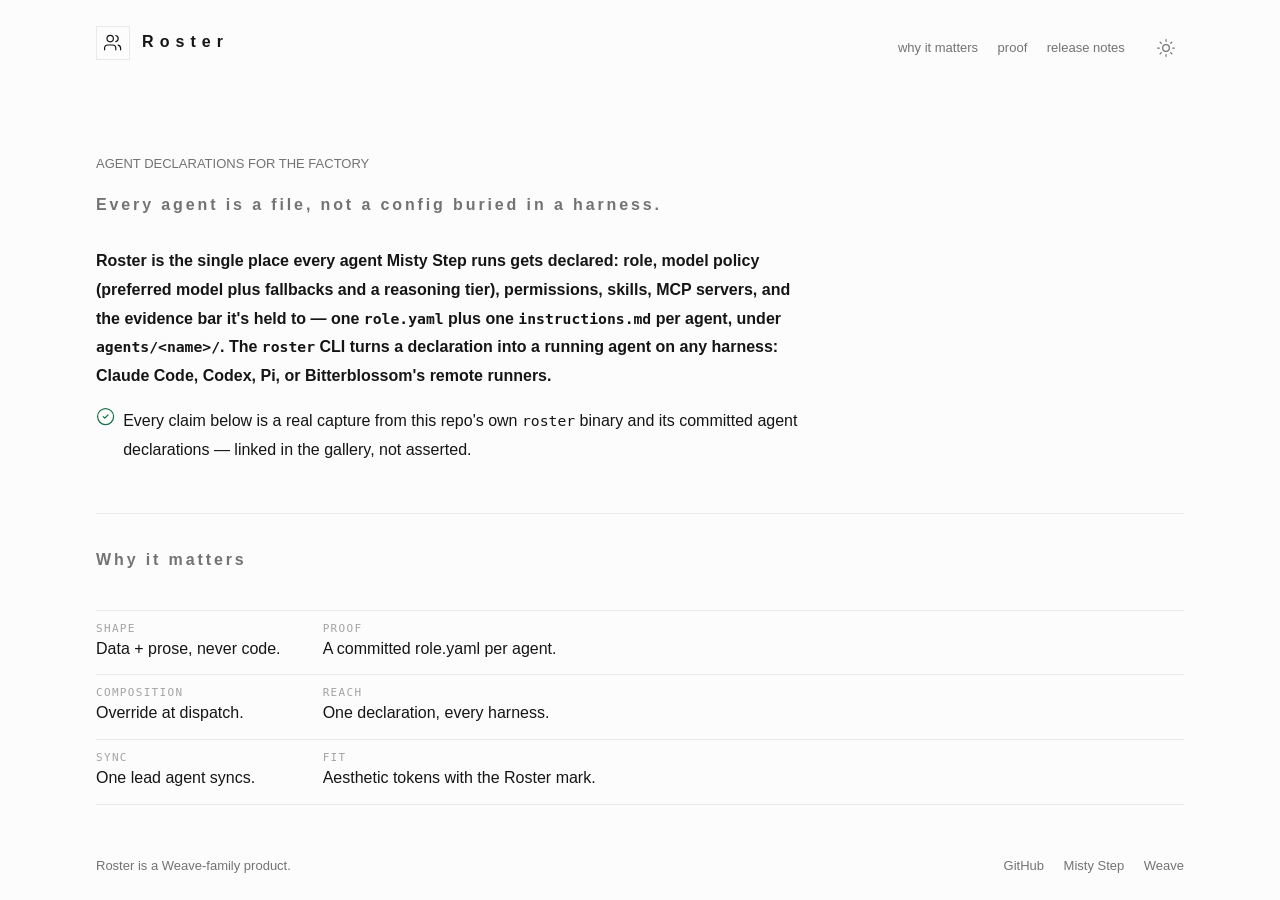
==== site/index.html @ 6fa7ceee "feat(site): add the Roster marketing site Pitches Roster as the declaration layer it actually is: ev" ====
<!doctype html>
<html lang="en">
  <head>
    <meta charset="utf-8" />
    <meta name="viewport" content="width=device-width, initial-scale=1" />
    <title>Roster - agent declarations for the factory</title>
    <meta
      name="description"
      content="Roster declares every agent Misty Step runs — role, model policy, permissions, skills, MCPs, evidence expectations — as plain files, then composes and dispatches that declaration onto any harness at run time."
    />
    <script>
      try {
        var m = localStorage.getItem('ae-mode');
        if (m === 'dark' || m === 'light') {
          document.documentElement.classList.add(m);
          document.documentElement.style.colorScheme = m;
        }
      } catch (e) {}
    </script>
    <link rel="stylesheet" href="aesthetic.css" />
    <link rel="stylesheet" href="marketing.css" />
  </head>
  <body>
    <svg aria-hidden="true" width="0" height="0" style="position: absolute">
      <symbol id="i-users" viewBox="0 0 24 24">
        <path d="M16 21v-2a4 4 0 0 0-4-4H6a4 4 0 0 0-4 4v2" />
        <path d="M16 3.128a4 4 0 0 1 0 7.744" />
        <path d="M22 21v-2a4 4 0 0 0-3-3.87" />
        <circle cx="9" cy="7" r="4" />
      </symbol>
      <symbol id="i-sun" viewBox="0 0 24 24">
        <circle cx="12" cy="12" r="4" />
        <path d="M12 2v2" />
        <path d="M12 20v2" />
        <path d="m4.93 4.93 1.41 1.41" />
        <path d="m17.66 17.66 1.41 1.41" />
        <path d="M2 12h2" />
        <path d="M20 12h2" />
        <path d="m6.34 17.66-1.41 1.41" />
        <path d="m19.07 4.93-1.41 1.41" />
      </symbol>
      <symbol id="i-moon" viewBox="0 0 24 24">
        <path d="M12 3a6 6 0 0 0 9 9 9 9 0 1 1-9-9Z" />
      </symbol>
      <symbol id="i-circle-check" viewBox="0 0 24 24">
        <circle cx="12" cy="12" r="10" />
        <path d="m9 12 2 2 4-4" />
      </symbol>
      <symbol id="i-x" viewBox="0 0 24 24">
        <path d="M18 6 6 18" />
        <path d="m6 6 12 12" />
      </symbol>
    </svg>

    <div class="ae-screen ae-wide">
      <header class="ae-bar msk-bar">
        <a class="ae-logo" href="./" aria-label="Roster home">
          <span class="ae-app-mark" aria-hidden="true">
            <svg class="ae-icon" data-lucide="users">
              <use href="#i-users" />
            </svg>
          </span>
          <span class="ae-name">Roster</span>
        </a>
        <span class="msk-actions">
          <nav class="ae-chrome msk-nav" aria-label="Site">
            <a href="#features">why it matters</a>
            <a href="#screens">proof</a>
            <a href="changelog.html">release notes</a>
          </nav>
          <button class="ae-mode" aria-label="toggle color mode">
            <svg class="ae-icon ae-sun"><use href="#i-sun" /></svg>
            <svg class="ae-icon ae-moon"><use href="#i-moon" /></svg>
          </button>
        </span>
      </header>

      <main class="ae-stage ae-stage-scroll" id="content">
        <div class="msk-page">
          <section class="msk-hero" aria-labelledby="hero-title">
            <p class="ae-chrome">AGENT DECLARATIONS FOR THE FACTORY</p>
            <h1 class="ae-h" id="hero-title">
              Every agent is a file, not a config buried in a harness.
            </h1>
            <p class="msk-pitch">
              Roster is the single place every agent Misty Step runs gets
              declared: role, model policy (preferred model plus fallbacks
              and a reasoning tier), permissions, skills, MCP servers, and the
              evidence bar it's held to — one <code>role.yaml</code> plus one
              <code>instructions.md</code> per agent, under
              <code>agents/&lt;name&gt;/</code>. The <code>roster</code> CLI
              turns a declaration into a running agent on any harness:
              Claude Code, Codex, Pi, or Bitterblossom's remote runners.
            </p>
            <p class="ae-status">
              <svg class="ae-icon ae-ok" data-lucide="circle-check">
                <use href="#i-circle-check" />
              </svg>
              <span class="ae-status-label"
                >Every claim below is a real capture from this repo's own
                <code>roster</code> binary and its committed agent
                declarations — linked in the gallery, not asserted.</span
              >
            </p>
          </section>

          <section
            class="msk-section"
            id="features"
            aria-labelledby="features-title"
          >
            <h2 class="ae-h" id="features-title">Why it matters</h2>
            <div class="ae-list-rows">
              <div class="ae-list-row">
                <span class="ae-list-cell">
                  <span class="ae-list-label">shape</span>
                  <span class="ae-list-value">Data + prose, never code.</span>
                </span>
                <span class="ae-list-cell">
                  <span class="ae-list-label">proof</span>
                  <span class="ae-list-value">A committed role.yaml per agent.</span>
                </span>
              </div>
              <div class="ae-list-row">
                <span class="ae-list-cell">
                  <span class="ae-list-label">composition</span>
                  <span class="ae-list-value">Override at dispatch.</span>
                </span>
                <span class="ae-list-cell">
                  <span class="ae-list-label">reach</span>
                  <span class="ae-list-value">One declaration, every harness.</span>
                </span>
              </div>
              <div class="ae-list-row">
                <span class="ae-list-cell">
                  <span class="ae-list-label">sync</span>
                  <span class="ae-list-value">One lead agent syncs.</span>
                </span>
                <span class="ae-list-cell">
                  <span class="ae-list-label">fit</span>
                  <span class="ae-list-value">Aesthetic tokens with the Roster mark.</span>
                </span>
              </div>
            </div>
            <p class="ae-dim">
              Roster succeeds harness-kit by inverting the sync model:
              harness-kit synced the entire primitive pack to every harness on
              every machine, so every session carried every skill whether it
              needed it or not. Roster syncs one default lead agent with a
              curated subset; everything else — <code>primitives/skills</code>,
              <code>primitives/mcps</code>, the rest of the roster — is
              exposed through the five faces (CLI, MCP, API, SDK, skill) and
              discovered ad hoc, only when a dispatch actually needs it.
            </p>
          </section>

          <section
            class="msk-section"
            id="screens"
            aria-labelledby="screens-title"
          >
            <div class="msk-section-head">
              <h2 class="ae-h" id="screens-title">Proof</h2>
              <p class="ae-dim">
                Click a frame to inspect it. Every image below is a real
                terminal capture against this repo's actual
                <code>roster</code> binary and its committed
                <code>agents/cerberus/</code> declaration — nothing staged.
              </p>
            </div>
            <div class="msk-gallery" aria-label="Product screenshots">
              <button
                class="msk-shot"
                type="button"
                data-full="assets/screenshots/01-roster-list.png"
                data-title="The roster, from the CLI"
              >
                <img
                  src="assets/screenshots/01-roster-list.png"
                  alt="roster list terminal output showing the three real committed agents: cerberus, lead, sweep"
                />
                <span class="ae-chrome">The roster, from the CLI</span>
              </button>
              <button
                class="msk-shot"
                type="button"
                data-full="assets/screenshots/02-declaration-convention.png"
                data-title="One file is the whole agent"
              >
                <img
                  src="assets/screenshots/02-declaration-convention.png"
                  alt="ls and cat output of agents/cerberus/role.yaml showing model policy, permissions, skills, and evidence expectations"
                />
                <span class="ae-chrome">One file is the whole agent</span>
              </button>
              <button
                class="msk-shot"
                type="button"
                data-full="assets/screenshots/03-dynamic-composition.png"
                data-title="Compose at dispatch, don't edit the declaration"
              >
                <img
                  src="assets/screenshots/03-dynamic-composition.png"
                  alt="roster brief cerberus --add-skill qa terminal output showing a skill override applied at brief time"
                />
                <span class="ae-chrome"
                  >Compose at dispatch, don't edit the declaration</span
                >
              </button>
            </div>
          </section>

          <section
            class="msk-section msk-release-slot"
            aria-labelledby="release-title"
          >
            <h2 class="ae-h" id="release-title">Release notes</h2>
            <p>
              Read the <a href="changelog.html">current release notes</a> for
              user-facing changes and the evidence behind them.
            </p>
          </section>
        </div>
      </main>

      <footer class="ae-bar msk-footer">
        <p class="ae-chrome">Roster is a Weave-family product.</p>
        <nav class="ae-foot-links ae-chrome" aria-label="Footer">
          <a
            data-footer-link="github"
            href="https://github.com/misty-step/roster"
            >GitHub</a
          >
          <a data-footer-link="misty-step" href="https://mistystep.io"
            >Misty Step</a
          >
          <a data-footer-link="weave" href="https://misty-step.github.io/weave/"
            >Weave</a
          >
        </nav>
      </footer>
    </div>

    <dialog class="ae-dialog msk-zoom" aria-labelledby="zoom-title">
      <div class="msk-zoom-head">
        <h2 class="ae-dialog-title" id="zoom-title">Screenshot</h2>
        <button
          class="ae-button"
          type="button"
          data-zoom-close
          aria-label="Close screenshot"
        >
          <svg class="ae-icon" aria-hidden="true"><use href="#i-x" /></svg>
        </button>
      </div>
      <img class="msk-zoom-img" alt="" />
    </dialog>

    <script src="mode.js"></script>
    <script src="marketing.js"></script>
  </body>
</html>
---- site/aesthetic.css ----
/* ═══════════════════════════════════════════════════════════════════
   aesthetic v2.17.1
   The Misty Step design system. https://github.com/misty-step/aesthetic

   The law:
   · One size. Exactly one font size on every surface; the headline is
     heavier and blacker, never larger.
   · Three inks by three weights (400 / 550 / 800): nine registers.
   · The accent is yours. Define your scheme and use it with judgment;
     identity comes from ink, hairlines, type, and motion — never from
     a color-counting rule. Color earns its place; it is not ambient.
   · Status rides the glyph: danger, success, and warning color the
     Lucide icon, never the sentence, never a filled pill.
   · Every view fits the viewport. 100dvh screens, no page scrolling;
     when content exceeds one screen, a quiet nav swaps views.
   · Motion is feedback, never decoration: small, brief, eased, and
     gone when the user prefers reduced motion. State resolutions are
     gentler (--ae-gentle) and resolve once — success persists, it is
     never rewound. Nothing changes size while it animates.
   · Buttons are not links: contained ink shapes. Links navigate,
     buttons act.
   · Light and dark, defaulting to the system, with a user toggle.

   Steering: every token is a CSS custom property; downstream projects
   pin a named theme or steer the scheme — --ae-accent /
   --ae-accent-dark, and the status triplet when their domain needs
   different hues. Everything else is the shared identity.
   ═══════════════════════════════════════════════════════════════════ */

/* ── tokens ───────────────────────────────────────────────────────── */

:root {
  --ae-surface: #fcfcfc;
  --ae-wash: #f3f3f3;
  --ae-ink: #151515;
  --ae-ink-muted: #737373;
  --ae-ink-faint: #a3a3a3;
  --ae-line: #e9e9e9;
  --ae-accent: #2643d0;

  /* status inks: hue rides the glyph, words stay ink */
  --ae-ok: #15714b;
  --ae-warn: #8a5f32;
  --ae-err: #a84138;

  /* categorical inks: identity, not judgment — N agents, N series, N
     actors need N distinguishable hues with no severity meaning. Ride
     the word on .ae-chip (see below); this is the one place a hue is
     allowed to color text, because there is no glyph to carry it and
     nothing is being judged. */
  --ae-cat-0: #8c2f1f;
  --ae-cat-1: #2c6e62;
  --ae-cat-2: #a67c1e;
  --ae-cat-3: #6b4c86;
  --ae-cat-4: #46586b;
  --ae-cat-5: #5b7444;
  --ae-cat-6: #3d5a80;
  --ae-cat-7: #a1452e;

  /* dark counterparts, resolved by the mode blocks below */
  --ae-surface-dark: #121212;
  --ae-wash-dark: #1b1b1b;
  --ae-ink-dark: #ededed;
  --ae-ink-muted-dark: #8f8f8f;
  --ae-ink-faint-dark: #5c5c5c;
  --ae-line-dark: #262626;
  --ae-accent-dark: #8c9eff;
  --ae-ok-dark: #6fd2a8;
  --ae-warn-dark: #c49d72;
  --ae-err-dark: #e58379;
  --ae-cat-0-dark: #d06a4f;
  --ae-cat-1-dark: #54bba4;
  --ae-cat-2-dark: #d8b25a;
  --ae-cat-3-dark: #b98fe0;
  --ae-cat-4-dark: #93a8c2;
  --ae-cat-5-dark: #9bc47a;
  --ae-cat-6-dark: #7ea1d1;
  --ae-cat-7-dark: #e08a6a;

  --ae-font: 'Geist', 'Helvetica Neue', Helvetica, Arial, sans-serif;
  --ae-font-mono: 'Geist Mono', ui-monospace, SFMono-Regular, Menlo, monospace;

  --ae-w-regular: 400;
  --ae-w-medium: 550;
  --ae-w-black: 800;

  --ae-measure: 38rem; /* rem: bars in the 13px chrome register must not shrink the measure */
  --ae-measure-wide: 68rem;
  --ae-radius: 0;
  --ae-breakpoint-sm: 40rem; /* phones and narrow split-view: one-column data */
  --ae-breakpoint-md: 48rem; /* tablet portrait: shell chrome leaves the side */
  --ae-breakpoint-lg: 64rem; /* small laptop: boards can hold columns */

  /* the spacing scale: consumers use these instead of ad-hoc em values.
     The token-guard (015) will enforce them. Off-scale internal values
     are left as literals — the scale is the vocabulary going forward. */
  --ae-space-0: 0.1em; /* micro — tag padding, chrome adjustments */
  --ae-space-1: 0.25em; /* tight — icon gaps, control insets */
  --ae-space-2: 0.5em; /* small — button padding, small gaps */
  --ae-space-3: 0.75em; /* medium — control padding, row gaps */
  --ae-space-4: 1em; /* base — group padding, standard gap */
  --ae-space-5: 1.5em; /* comfortable — section internals */
  --ae-space-6: 2em; /* spacious — section gaps, stage padding */
  --ae-space-7: 2.5em; /* large — document section spacing */
  --ae-space-8: 3em; /* section — top-level margins */

  /* z-index scale: named layers so consumers don't guess at magic numbers */
  --ae-z-tip: 10; /* tooltips, hover whispers */
  --ae-z-toast: 100; /* toasts, persistent notifications */

  /* motion: feedback, never decoration */
  --ae-ease: cubic-bezier(0.23, 1, 0.32, 1);
  --ae-quick: 160ms;
  --ae-soft: 240ms;
  --ae-gentle: 480ms; /* state resolutions: slower than feedback, never abrupt */

  color-scheme: light dark;
}

/* named themes: opt-in flavor presets over the same token contract.
   Projects pin one on <html data-ae-theme="moss">, or include
   recipes/theme.js to let users switch. Theme presets steer accent and
   categorical inks; status semantics stay the house triplet unless a
   project deliberately overrides them. */
:root[data-ae-theme='ultramarine'] {
  --ae-accent: #2643d0;
  --ae-accent-dark: #8c9eff;
  --ae-cat-0: #8c2f1f;
  --ae-cat-1: #2c6e62;
  --ae-cat-2: #a67c1e;
  --ae-cat-3: #6b4c86;
  --ae-cat-4: #46586b;
  --ae-cat-5: #5b7444;
  --ae-cat-6: #3d5a80;
  --ae-cat-7: #a1452e;
  --ae-cat-0-dark: #d06a4f;
  --ae-cat-1-dark: #54bba4;
  --ae-cat-2-dark: #d8b25a;
  --ae-cat-3-dark: #b98fe0;
  --ae-cat-4-dark: #93a8c2;
  --ae-cat-5-dark: #9bc47a;
  --ae-cat-6-dark: #7ea1d1;
  --ae-cat-7-dark: #e08a6a;
}

:root[data-ae-theme='moss'] {
  --ae-accent: #2f6b3f;
  --ae-accent-dark: #80d98e;
  --ae-cat-0: #6f3f1f;
  --ae-cat-1: #2f6b3f;
  --ae-cat-2: #8a6a1f;
  --ae-cat-3: #5d5686;
  --ae-cat-4: #4b6470;
  --ae-cat-5: #55743d;
  --ae-cat-6: #3d6472;
  --ae-cat-7: #934b2f;
  --ae-cat-0-dark: #d28a5f;
  --ae-cat-1-dark: #80d98e;
  --ae-cat-2-dark: #d6b65c;
  --ae-cat-3-dark: #b8a8e8;
  --ae-cat-4-dark: #9ab8c4;
  --ae-cat-5-dark: #a8d68a;
  --ae-cat-6-dark: #88c4d2;
  --ae-cat-7-dark: #df8a62;
}

:root[data-ae-theme='ember'] {
  --ae-accent: #c2410c;
  --ae-accent-dark: #ff8a5c;
  --ae-cat-0: #9b2f1f;
  --ae-cat-1: #6b5a2f;
  --ae-cat-2: #8a5f32;
  --ae-cat-3: #6d4c86;
  --ae-cat-4: #5a6172;
  --ae-cat-5: #5b7444;
  --ae-cat-6: #3d5a80;
  --ae-cat-7: #a1452e;
  --ae-cat-0-dark: #f08a70;
  --ae-cat-1-dark: #c49d72;
  --ae-cat-2-dark: #ffb45c;
  --ae-cat-3-dark: #b98fe0;
  --ae-cat-4-dark: #93a8c2;
  --ae-cat-5-dark: #9bc47a;
  --ae-cat-6-dark: #7ea1d1;
  --ae-cat-7-dark: #ff8a5c;
}

:root[data-ae-theme='violet'] {
  --ae-accent: #6d28d9;
  --ae-accent-dark: #c4a3ff;
  --ae-cat-0: #8c2f5a;
  --ae-cat-1: #2c6e62;
  --ae-cat-2: #8a721e;
  --ae-cat-3: #6d28d9;
  --ae-cat-4: #46586b;
  --ae-cat-5: #5b7444;
  --ae-cat-6: #3d5a80;
  --ae-cat-7: #9945a1;
  --ae-cat-0-dark: #e08ab8;
  --ae-cat-1-dark: #54bba4;
  --ae-cat-2-dark: #d8b25a;
  --ae-cat-3-dark: #c4a3ff;
  --ae-cat-4-dark: #93a8c2;
  --ae-cat-5-dark: #9bc47a;
  --ae-cat-6-dark: #7ea1d1;
  --ae-cat-7-dark: #df8ae8;
}

/* auto dark: follows the OS unless the page pins a mode */
@media (prefers-color-scheme: dark) {
  :root:not(.light):not([data-ae-mode='light']) {
    --ae-surface: var(--ae-surface-dark);
    --ae-wash: var(--ae-wash-dark);
    --ae-ink: var(--ae-ink-dark);
    --ae-ink-muted: var(--ae-ink-muted-dark);
    --ae-ink-faint: var(--ae-ink-faint-dark);
    --ae-line: var(--ae-line-dark);
    --ae-accent: var(--ae-accent-dark);
    --ae-ok: var(--ae-ok-dark);
    --ae-warn: var(--ae-warn-dark);
    --ae-err: var(--ae-err-dark);
    --ae-cat-0: var(--ae-cat-0-dark);
    --ae-cat-1: var(--ae-cat-1-dark);
    --ae-cat-2: var(--ae-cat-2-dark);
    --ae-cat-3: var(--ae-cat-3-dark);
    --ae-cat-4: var(--ae-cat-4-dark);
    --ae-cat-5: var(--ae-cat-5-dark);
    --ae-cat-6: var(--ae-cat-6-dark);
    --ae-cat-7: var(--ae-cat-7-dark);
  }
}

/* pinned modes narrow color-scheme so UA widgets (scrollbars, form
   controls) match the pinned mode instead of following the OS */
.light,
[data-ae-mode='light'] {
  color-scheme: light;
}

/* pinned dark: class or attribute set by the site's mode toggle */
:root.dark,
:root[data-ae-mode='dark'] {
  color-scheme: dark;
  --ae-surface: var(--ae-surface-dark);
  --ae-wash: var(--ae-wash-dark);
  --ae-ink: var(--ae-ink-dark);
  --ae-ink-muted: var(--ae-ink-muted-dark);
  --ae-ink-faint: var(--ae-ink-faint-dark);
  --ae-line: var(--ae-line-dark);
  --ae-accent: var(--ae-accent-dark);
  --ae-ok: var(--ae-ok-dark);
  --ae-warn: var(--ae-warn-dark);
  --ae-err: var(--ae-err-dark);
  --ae-cat-0: var(--ae-cat-0-dark);
  --ae-cat-1: var(--ae-cat-1-dark);
  --ae-cat-2: var(--ae-cat-2-dark);
  --ae-cat-3: var(--ae-cat-3-dark);
  --ae-cat-4: var(--ae-cat-4-dark);
  --ae-cat-5: var(--ae-cat-5-dark);
  --ae-cat-6: var(--ae-cat-6-dark);
  --ae-cat-7: var(--ae-cat-7-dark);
}

/* ── base ─────────────────────────────────────────────────────────── */

html {
  scroll-behavior: auto;
}

body {
  margin: 0;
  background: var(--ae-surface);
  color: var(--ae-ink);
  font-family: var(--ae-font);
  font-size: 16px;
  font-weight: var(--ae-w-regular);
  line-height: 1.8;
  cursor: default; /* no I-beam on static text; pointer/text are earned */
  -webkit-font-smoothing: antialiased;
  text-rendering: optimizeLegibility;
}

/* one size: nothing earns scale, only ink and weight */
h1,
h2,
h3,
h4,
h5,
h6,
p,
li,
dt,
dd,
blockquote,
figcaption,
label,
input,
textarea,
button,
table {
  font-size: 1em;
  font-family: inherit;
  line-height: inherit;
  margin: 0;
}

code,
kbd,
pre,
samp {
  font-family: var(--ae-font-mono);
  font-size: 0.92em;
}

::selection {
  background: var(--ae-wash);
  color: var(--ae-ink);
}

:focus-visible {
  outline: 2px solid var(--ae-ink);
  outline-offset: 3px;
}

/* links: ink at rest, warm to accent on hover (the locked treatment).
   Approved alternates, documented for easy change, live in the README:
   marker sweep and draw-on-hover. */
a {
  color: inherit;
  cursor: pointer;
  text-decoration: underline;
  text-underline-offset: 0.2em;
  text-decoration-color: var(--ae-ink-faint);
  padding-block: 0.35em;
  margin-block: -0.35em;
  transition:
    color var(--ae-quick) var(--ae-ease),
    text-decoration-color var(--ae-quick) var(--ae-ease);
}

a:hover {
  color: var(--ae-accent);
  text-decoration-color: currentColor;
}

/* list rows: the whole row is the link, so the cursor never crosses a
   dead band between rows */
.ae-row-link {
  display: block;
  text-decoration: none;
  padding: 0.42em 0;
  margin-block: 0;
  color: inherit;
}

.ae-row-link:hover {
  color: inherit;
}

.ae-row-link .ae-item {
  transition: color var(--ae-quick) var(--ae-ease);
}

.ae-row-link:hover .ae-item {
  color: var(--ae-accent);
}

/* ── screens: every view fits the viewport ────────────────────────── */

/* the screen: one viewport, no page scroll */
.ae-screen {
  height: 100dvh;
  display: flex;
  flex-direction: column;
  overflow: hidden;
}

/* a bar: quiet chrome at the top or bottom of a screen */
.ae-bar {
  flex: none;
  width: min(var(--ae-measure), 100% - 5rem);
  margin-inline: auto;
  padding: 1.4em 0;
  display: flex;
  flex-wrap: wrap;
  align-items: baseline;
  justify-content: space-between;
  gap: 0.4em 1.5em;
}

/* the stage: the screen's content, vertically centered; a view that
   cannot fit scrolls inside the stage, never the page */
.ae-stage {
  flex: 1;
  min-height: 0;
  width: min(var(--ae-measure), 100% - 5rem);
  margin-inline: auto;
  display: flex;
  flex-direction: column;
  overflow-y: auto;
}

.ae-stage > * {
  margin-block: auto;
  padding-block: var(--ae-space-5);
}

/* long documents: top-aligned instead of centered */
.ae-stage-scroll > * {
  margin-block: 0;
  padding-block: var(--ae-space-6);
}

/* a wide screen: catalog, specimen, and dashboard shapes that cannot
   live in 38rem. One decision per screen — set it on .ae-screen. */
.ae-wide .ae-bar,
.ae-wide .ae-stage {
  width: min(var(--ae-measure-wide), 100% - 5rem);
}

/* a view: one screenful of content; remount to replay the entrance */
.ae-view {
  animation: ae-enter var(--ae-soft) var(--ae-ease) both;
}

/* hash-routed views: one mounts at a time; the display toggle remounts
   the view and replays its entrance (behavior: recipes/views.js) */
[data-route] {
  display: none;
}

[data-route].is-on {
  display: block;
}

@keyframes ae-enter {
  from {
    opacity: 0;
    transform: translateY(6px);
  }
}

/* the nav: quiet words with a sliding ink underline. The site positions
   .ae-nav-ind under the active item (left/width) on view change.
   .ae-tabs is the same instrument pointed at panels instead of views:
   role="tablist" buttons, aria-selected marks the open one. */
.ae-nav,
.ae-tabs {
  position: relative;
  display: flex;
  gap: var(--ae-space-6);
}

.ae-nav a,
.ae-nav button,
.ae-tabs a,
.ae-tabs button {
  background: transparent;
  border: 0;
  padding: 0 0 0.6em;
  margin-block: 0;
  cursor: pointer;
  color: var(--ae-ink-muted);
  font-weight: var(--ae-w-medium);
  text-decoration: none;
  transition: color var(--ae-quick) var(--ae-ease);
}

.ae-nav a:hover,
.ae-nav button:hover,
.ae-tabs a:hover,
.ae-tabs button:hover {
  color: var(--ae-ink);
}

.ae-nav [aria-current],
.ae-nav .is-active,
.ae-tabs [aria-current],
.ae-tabs [aria-selected='true'],
.ae-tabs .is-active {
  color: var(--ae-ink);
}

.ae-nav-ind {
  position: absolute;
  bottom: 0;
  height: 2px;
  background: var(--ae-ink);
  transition:
    left var(--ae-soft) var(--ae-ease),
    width var(--ae-soft) var(--ae-ease);
}

/* chrome: the one sanctioned second size. Content gets 16px; chrome
   (footers, utility links, metadata) gets 13px and muted ink. */
.ae-chrome {
  font-size: 13px;
  color: var(--ae-ink-muted);
}

.ae-chrome a {
  color: var(--ae-ink-muted);
  text-decoration: none;
}

.ae-chrome a:hover {
  color: var(--ae-ink);
}

/* the footer: hairline-topped, two ends, chrome register */
.ae-foot {
  font-size: 13px;
  color: var(--ae-ink-muted);
  border-top: 1px solid var(--ae-line);
  padding-top: var(--ae-space-4);
  display: flex;
  justify-content: space-between;
  align-items: center;
  gap: var(--ae-space-4) var(--ae-space-6);
  flex-wrap: wrap;
}

.ae-foot a {
  color: var(--ae-ink-muted);
  text-decoration: none;
}

.ae-foot a:hover {
  color: var(--ae-ink);
}

.ae-foot-links {
  display: inline-flex;
  gap: var(--ae-space-5);
  align-items: center;
}

/* icons: Lucide (ISC), inlined as SVG symbols. 1.5px stroke, round
   caps, sized to ride alongside text. */
.ae-icon {
  width: 1.2em;
  height: 1.2em;
  stroke: currentColor;
  stroke-width: 1.5;
  stroke-linecap: round;
  stroke-linejoin: round;
  fill: none;
  vertical-align: -0.2em;
}

/* icon-forward rows: Lucide gives the eye a scan target, but the law
   stays unchanged — status hue rides the SVG, words stay ink. */
.ae-status {
  display: inline-flex;
  align-items: baseline;
  gap: var(--ae-space-2);
  color: var(--ae-ink);
}

.ae-status .ae-icon {
  flex: none;
}

.ae-status-label {
  color: var(--ae-ink);
}

.ae-icon-row {
  display: grid;
  grid-template-columns: auto minmax(0, 1fr);
  align-items: baseline;
  gap: var(--ae-space-3);
  color: inherit;
  text-decoration: none;
}

.ae-list-icon {
  flex: none;
  color: var(--ae-ink-muted);
}

.ae-icon-row:hover .ae-list-icon {
  color: var(--ae-ink);
}

.ae-icon-row-main {
  min-width: 0;
  display: flex;
  flex-direction: column;
}

.ae-icon-row-meta {
  font-size: 13px;
  color: var(--ae-ink-muted);
}

/* decomposed list rows: incident feeds and dense activity lists should not
   collapse into "time · app · type · status" prose. Each field gets a
   label, a value, and an optional Lucide/app mark; status hue still rides
   only the glyph. Compose .ae-row-link when the whole row navigates. */
.ae-list-rows {
  display: grid;
  border-block: 1px solid var(--ae-line);
}

.ae-list-row {
  display: grid;
  grid-template-columns:
    minmax(5.5em, 0.8fr) minmax(9em, 1.25fr) minmax(9em, 1fr)
    minmax(7em, 0.9fr);
  align-items: center;
  gap: var(--ae-space-4);
  padding: 0.68em 0;
  border-bottom: 1px solid var(--ae-line);
  color: inherit;
  text-decoration: none;
}

.ae-list-row:last-child {
  border-bottom: 0;
}

.ae-list-row:hover {
  color: inherit;
}

.ae-list-cell {
  min-width: 0;
  display: grid;
  grid-template-columns: minmax(0, 1fr);
  column-gap: var(--ae-space-2);
  align-items: center;
}

.ae-list-cell:has(> .ae-icon),
.ae-list-cell:has(> .ae-app-mark) {
  grid-template-columns: auto minmax(0, 1fr);
}

.ae-list-cell > .ae-icon,
.ae-list-cell > .ae-app-mark {
  grid-column: 1;
  grid-row: 1 / span 2;
  align-self: center;
}

.ae-list-cell > .ae-icon:not(.ae-ok):not(.ae-warn):not(.ae-err) {
  flex: none;
  color: var(--ae-ink-muted);
}

.ae-list-label {
  grid-column: 1;
  font-family: var(--ae-font-mono);
  font-size: 11px;
  line-height: 1.2;
  letter-spacing: 0.12em;
  color: var(--ae-ink-faint);
  text-transform: uppercase;
  white-space: nowrap;
}

.ae-list-value {
  grid-column: 1;
  min-width: 0;
  color: var(--ae-ink);
  overflow: hidden;
  text-overflow: ellipsis;
  white-space: nowrap;
}

.ae-list-cell:has(> .ae-icon) > .ae-list-label,
.ae-list-cell:has(> .ae-icon) > .ae-list-value,
.ae-list-cell:has(> .ae-app-mark) > .ae-list-label,
.ae-list-cell:has(> .ae-app-mark) > .ae-list-value {
  grid-column: 2;
}

.ae-list-time .ae-list-value {
  font-family: var(--ae-font-mono);
  font-size: 13px;
  font-variant-numeric: tabular-nums;
  color: var(--ae-ink-muted);
}

.ae-list-status {
  justify-self: end;
}

.ae-list-status .ae-list-value {
  font-weight: var(--ae-w-medium);
}

/* app identity: a Lucide project mark sized by the register it lives
   in. The same mark works in a 13px rail and a 16px header. */
.ae-logo {
  display: inline-flex;
  align-items: center;
  gap: var(--ae-space-3);
  color: inherit;
  text-decoration: none;
  padding-block: 0.2em;
  margin-block: 0;
}

.ae-logo:hover {
  color: inherit;
}

.ae-logo .ae-name {
  transition: color var(--ae-quick) var(--ae-ease);
}

.ae-logo:hover .ae-name {
  color: var(--ae-accent);
}

.ae-logo-compact {
  gap: var(--ae-space-2);
  font-size: 13px;
}

.ae-app-mark {
  width: 2em;
  height: 2em;
  border: 1px solid var(--ae-line);
  color: var(--ae-ink);
  display: inline-flex;
  align-items: center;
  justify-content: center;
  flex: none;
}

.ae-app-mark .ae-icon {
  width: 1.2em;
  height: 1.2em;
  vertical-align: 0;
}

.ae-logo-compact .ae-app-mark {
  width: 1.8em;
  height: 1.8em;
}

/* the mode toggle: an icon button; sun and moon rotate-crossfade.
   Markup: button.ae-mode > svg.ae-icon.ae-sun + svg.ae-icon.ae-moon */
.ae-mode {
  position: relative;
  display: inline-flex;
  align-items: center;
  justify-content: center;
  width: 2.2em;
  height: 2.2em;
  background: transparent;
  border: 0;
  padding: 0;
  cursor: pointer;
  color: var(--ae-ink-muted);
  transition: color var(--ae-quick) var(--ae-ease);
}

/* the icons are absolutely stacked, so the button has no in-flow text;
   this zero-width space gives it a real baseline so bars can
   baseline-align it with neighboring links */
.ae-mode::before {
  content: '\200b';
}

.ae-mode:hover {
  color: var(--ae-ink);
}

.ae-mode .ae-icon {
  position: absolute;
  inset: 0;
  margin: auto;
  width: 1.25em;
  height: 1.25em;
  transition:
    opacity var(--ae-quick) var(--ae-ease),
    transform var(--ae-quick) var(--ae-ease);
}

.ae-mode .ae-sun {
  opacity: 1;
  transform: rotate(0) scale(1);
}

.ae-mode .ae-moon {
  opacity: 0;
  transform: rotate(-90deg) scale(0.6);
}

.dark .ae-mode .ae-sun,
[data-ae-mode='dark'] .ae-mode .ae-sun {
  opacity: 0;
  transform: rotate(90deg) scale(0.6);
}

.dark .ae-mode .ae-moon,
[data-ae-mode='dark'] .ae-mode .ae-moon {
  opacity: 1;
  transform: rotate(0) scale(1);
}

/* a panel: soft depth for dense content (forms). Radius stays 0. */
.ae-panel {
  background: var(--ae-surface);
  padding: var(--ae-space-6);
  box-shadow:
    0 1px 2px rgba(0, 0, 0, 0.04),
    0 8px 28px rgba(0, 0, 0, 0.06);
}

.dark .ae-panel,
[data-ae-mode='dark'] .ae-panel {
  background: var(--ae-wash);
  box-shadow: none;
}

/* auto dark (no pinned mode): panel and mode icon follow the OS */
@media (prefers-color-scheme: dark) {
  :root:not(.light):not([data-ae-mode='light']) .ae-panel {
    background: var(--ae-wash);
    box-shadow: none;
  }

  :root:not(.light):not([data-ae-mode='light']) .ae-mode .ae-sun {
    opacity: 0;
    transform: rotate(90deg) scale(0.6);
  }

  :root:not(.light):not([data-ae-mode='light']) .ae-mode .ae-moon {
    opacity: 1;
    transform: rotate(0) scale(1);
  }

  :root:not(.light):not([data-ae-mode='light']) dialog.ae-dialog {
    background: var(--ae-wash);
    box-shadow: none;
  }

  :root:not(.light):not([data-ae-mode='light']) dialog.ae-dialog::backdrop {
    background: rgba(18, 18, 18, 0.4);
  }

  :root:not(.light):not([data-ae-mode='light']) .ae-pop,
  :root:not(.light):not([data-ae-mode='light']) .ae-toast {
    background: var(--ae-wash);
    box-shadow: none;
  }

  :root:not(.light):not([data-ae-mode='light']) [data-ae-tip]::after {
    background: var(--ae-wash);
  }
}

/* the dialog: the panel costume in the top layer. A decision is asked
   in a soft-depth panel over a whisper of paper dim; Escape and the
   quiet button decline it. Pair with <dialog> + showModal(). */
dialog.ae-dialog {
  border: 0;
  border-radius: var(--ae-radius);
  background: var(--ae-surface);
  color: var(--ae-ink);
  width: min(26em, calc(100vw - 3em));
  box-sizing: border-box;
  padding: var(--ae-space-6);
  box-shadow:
    0 1px 2px rgba(0, 0, 0, 0.05),
    0 12px 36px rgba(0, 0, 0, 0.09);
}

dialog.ae-dialog[open] {
  animation: ae-enter var(--ae-soft) var(--ae-ease) both;
}

dialog.ae-dialog::backdrop {
  background: rgba(252, 252, 252, 0.4);
}

.dark dialog.ae-dialog,
[data-ae-mode='dark'] dialog.ae-dialog {
  background: var(--ae-wash);
  box-shadow: none;
}

.dark dialog.ae-dialog::backdrop,
[data-ae-mode='dark'] dialog.ae-dialog::backdrop {
  background: rgba(18, 18, 18, 0.4);
}

/* the dialog's title and action row */
.ae-dialog-title {
  font-weight: var(--ae-w-black);
  margin-bottom: var(--ae-space-2);
}

.ae-dialog-acts {
  display: flex;
  gap: var(--ae-space-4);
  justify-content: flex-end;
  margin-top: 1.8em;
}

/* the popover: a slip of surface anchored to its invoker — hairline
   frame, soft depth, no dim. Pair with the native popover attribute
   (or popovertarget); the recipe places it by the anchor. */
.ae-pop {
  position: fixed;
  inset: auto;
  margin: 0;
  border: 1px solid var(--ae-line);
  background: var(--ae-surface);
  color: var(--ae-ink);
  width: max-content;
  max-width: 22em;
  padding: 1em 1.2em;
  box-shadow:
    0 1px 2px rgba(0, 0, 0, 0.04),
    0 8px 28px rgba(0, 0, 0, 0.06);
}

.ae-pop:popover-open {
  animation: ae-enter var(--ae-quick) var(--ae-ease) both;
}

.ae-pop::backdrop {
  background: transparent;
}

/* a popover holding only a menu drops the padding; the menu's own
   inset carries it */
.ae-pop > .ae-menu:only-child {
  margin: -1em -1.2em;
  border: 0;
}

.dark .ae-pop,
[data-ae-mode='dark'] .ae-pop {
  background: var(--ae-wash);
  box-shadow: none;
}

/* the tip: a whisper that answers hover — chrome-register words in a
   hairline slip. Patience built in: it waits a beat on hover, answers
   focus at once. Set the words in data-ae-tip; keep them short. */
[data-ae-tip] {
  position: relative;
}

[data-ae-tip]::after {
  content: attr(data-ae-tip);
  position: absolute;
  bottom: calc(100% + 0.6em);
  left: 50%;
  transform: translateX(-50%);
  background: var(--ae-surface);
  color: var(--ae-ink-muted);
  border: 1px solid var(--ae-line);
  font-family: var(--ae-font);
  font-size: 13px;
  font-weight: var(--ae-w-regular);
  letter-spacing: normal;
  line-height: 1.5;
  padding: 0.25em 0.7em;
  white-space: nowrap;
  pointer-events: none;
  opacity: 0;
  z-index: var(--ae-z-tip);
  transition: opacity var(--ae-quick) var(--ae-ease);
}
[data-ae-tip]:hover::after {
  opacity: 1;
  transition-delay: 450ms;
}

[data-ae-tip]:focus-visible::after {
  opacity: 1;
}

.dark [data-ae-tip]::after,
[data-ae-mode='dark'] [data-ae-tip]::after {
  background: var(--ae-wash);
}

/* the toast: news arrives at the edge and waits to be read. The tray
   stacks bottom-right; each toast is a slip with the status on its
   glyph. It persists until dismissed or replaced — never an anxious
   timer by default. Behavior glue: recipes (aeToast). */
.ae-toasts {
  position: fixed;
  right: 1.4em;
  bottom: 1.4em;
  z-index: var(--ae-z-toast);
  display: flex;
  flex-direction: column;
  align-items: flex-end;
  gap: 0.6em;
}

.ae-toast {
  display: flex;
  align-items: baseline;
  gap: 0.6em;
  background: var(--ae-surface);
  border: 1px solid var(--ae-line);
  color: var(--ae-ink);
  font-size: 13px;
  line-height: 1.6;
  padding: 0.7em 1.1em;
  max-width: 26em;
  box-shadow:
    0 1px 2px rgba(0, 0, 0, 0.04),
    0 8px 28px rgba(0, 0, 0, 0.06);
  animation: ae-enter var(--ae-soft) var(--ae-ease) both;
}

.ae-toast.is-leaving {
  opacity: 0;
  transition: opacity var(--ae-quick) var(--ae-ease);
}

.ae-toast-x {
  background: transparent;
  border: 0;
  padding: 0;
  margin-left: 0.4em;
  min-width: 24px;
  min-height: 24px;
  display: inline-flex;
  align-items: center;
  justify-content: center;
  font-size: 13px;
  line-height: inherit;
  color: var(--ae-ink-faint);
  cursor: pointer;
  transition: color var(--ae-quick) var(--ae-ease);
}

.ae-toast-x:hover {
  color: var(--ae-ink);
}

.dark .ae-toast,
[data-ae-mode='dark'] .ae-toast {
  background: var(--ae-wash);
  box-shadow: none;
}

/* ── registers ────────────────────────────────────────────────────── */

/* the name: heavy and spaced, never large */
.ae-name {
  font-weight: var(--ae-w-black);
  letter-spacing: 0.38em;
}

a.ae-name {
  text-decoration: none;
}

/* the lede: the page's whole argument, plainly */
.ae-lede {
  max-width: 34em;
  text-wrap: pretty;
}

/* a group: whitespace is the only divider */
.ae-group {
  margin-bottom: 2.6em;
}

.ae-group:last-child {
  margin-bottom: 0;
}

.ae-group p {
  margin-bottom: 0.15em;
}

/* a group heading: muted, spaced, medium */
.ae-h {
  font-weight: var(--ae-w-medium);
  color: var(--ae-ink-muted);
  letter-spacing: 0.18em;
  margin-bottom: 0.7em;
}

/* an item that matters: medium ink */
.ae-item {
  font-weight: var(--ae-w-medium);
}

/* supporting matter: muted ink */
.ae-dim {
  color: var(--ae-ink-muted);
}

/* the accent: yours to define and spend with judgment */
.ae-accent {
  color: var(--ae-accent);
  font-weight: var(--ae-w-medium);
  text-decoration: underline;
  text-decoration-color: currentColor;
  text-underline-offset: 0.2em;
}

/* status inks: put these on the glyph (svg.ae-icon), never the
   sentence — the word stays ink, the icon carries the hue */
.ae-ok {
  color: var(--ae-ok);
}

.ae-warn {
  color: var(--ae-warn);
}

.ae-err {
  color: var(--ae-err);
}

/* the tag: a word in the plate-caption voice — mono, spaced, hairline
   at most. This is the badge, refused: no fill, no pill; status comes
   as a glyph beside the word, never as a colored box. */
.ae-tag {
  display: inline-block;
  font-family: var(--ae-font-mono);
  font-size: 11px;
  line-height: 1.6;
  letter-spacing: 0.14em;
  color: var(--ae-ink-muted);
  border: 1px solid var(--ae-line);
  padding: 0.1em 0.6em;
  vertical-align: 0.1em;
}

.ae-tag-bare {
  border: 0;
  padding: 0;
}

/* the chip: a categorical tag — N agents, N series, N actors need N
   distinguishable hues with no severity meaning. This is not status
   (.ae-ok/.ae-warn/.ae-err never apply here); the hue identifies, it
   doesn't judge, so it's the one place the law lets a hue ride the
   word instead of a glyph. Same grammar as .ae-tag — mono, hairline,
   no fill — with the category's hue on both the border and the word
   (currentColor ties them). Compose with .ae-cat-0 through .ae-cat-7;
   .ae-chip-sub holds an optional muted trailing detail. */
.ae-chip {
  display: inline-flex;
  align-items: baseline;
  gap: 0.5em;
  font-family: var(--ae-font-mono);
  font-size: 11px;
  line-height: 1.6;
  letter-spacing: 0.06em;
  border: 1px solid currentColor;
  padding: 0.12em 0.55em;
  color: var(--ae-ink-muted);
}

.ae-chip-sub {
  opacity: 0.75;
}

/* stat badges: a compact header summary, not a prose run. Values are
   tabular and strong; labels are quiet; status, when needed, rides the
   optional mark slot with .ae-ok/.ae-warn/.ae-err. Compose .ae-chip
   inside only for categorical side-detail, never severity. */
.ae-stat-badges {
  display: flex;
  flex-wrap: wrap;
  align-items: stretch;
  gap: var(--ae-space-2);
}

.ae-stat-badge {
  display: inline-flex;
  align-items: baseline;
  gap: var(--ae-space-2);
  border: 1px solid var(--ae-line);
  padding: 0.34em 0.65em;
  color: var(--ae-ink);
  white-space: nowrap;
}

.ae-stat-mark {
  font-family: var(--ae-font-mono);
  font-size: 13px;
  font-weight: var(--ae-w-black);
}

.ae-stat-value {
  font-family: var(--ae-font-mono);
  font-weight: var(--ae-w-medium);
  font-variant-numeric: tabular-nums;
}

.ae-stat-label {
  color: var(--ae-ink-muted);
}

.ae-stat-badge .ae-chip {
  margin-left: var(--ae-space-1);
}

.ae-cat-0 {
  color: var(--ae-cat-0);
}

.ae-cat-1 {
  color: var(--ae-cat-1);
}

.ae-cat-2 {
  color: var(--ae-cat-2);
}

.ae-cat-3 {
  color: var(--ae-cat-3);
}

.ae-cat-4 {
  color: var(--ae-cat-4);
}

.ae-cat-5 {
  color: var(--ae-cat-5);
}

.ae-cat-6 {
  color: var(--ae-cat-6);
}

.ae-cat-7 {
  color: var(--ae-cat-7);
}

/* the keycap: a quiet square of wash around the key's name */
kbd {
  background: var(--ae-wash);
  border: 1px solid var(--ae-line);
  padding: 0.08em 0.5em;
}

/* ── forms: a line, not a box ─────────────────────────────────────── */

.ae-label {
  display: block;
  font-weight: var(--ae-w-medium);
  margin-bottom: var(--ae-space-0);
}

.ae-input {
  display: block;
  width: 100%;
  box-sizing: border-box;
  background: transparent;
  color: var(--ae-ink);
  cursor: text;
  border: 0;
  border-bottom: 1px solid var(--ae-line);
  border-radius: var(--ae-radius);
  padding: 0.4em 0 calc(0.4em - 1px);
  transition: border-color var(--ae-quick) var(--ae-ease);
}

.ae-input::placeholder {
  color: var(--ae-ink-faint);
}

/* the focus ring: a 2px underline (not 1px) so the state reads at a
   glance, never a glow. padding-bottom compensates the extra px so
   the field doesn't shift height on focus. */
.ae-input:focus-visible {
  outline: none;
  border-bottom-width: 2px;
  border-bottom-color: var(--ae-ink);
}

textarea.ae-input {
  resize: none;
  min-height: 5.5em;
}

/* field validation: the line confesses, the glyph carries the hue,
   the sentence stays ink. Set aria-invalid on the field; put the
   message in a field note with a status icon. */
.ae-input[aria-invalid='true'] {
  border-bottom-color: var(--ae-err);
}

.ae-field-note {
  display: flex;
  align-items: baseline;
  gap: 0.45em;
  font-size: 13px;
  color: var(--ae-ink-muted);
  margin-top: 0.4em;
}

/* buttons are not links: contained shape, ink, never resizing.
   Primary is solid ink by default; .ae-button-quiet is the hairline
   secondary. Spend the accent on a button when the project's scheme calls
   for it — where the accent goes is the consumer's judgment, not a rule. */
.ae-button {
  display: inline-flex;
  align-items: center;
  justify-content: center;
  gap: var(--ae-space-2);
  background: var(--ae-ink);
  border: 1px solid var(--ae-ink);
  border-radius: var(--ae-radius);
  color: var(--ae-surface);
  font-weight: var(--ae-w-medium);
  padding: 0.55em 1.5em;
  min-height: 44px;
  cursor: pointer;
  transition:
    opacity var(--ae-quick) var(--ae-ease),
    background-color var(--ae-quick) var(--ae-ease),
    transform var(--ae-quick) var(--ae-ease);
}

.ae-button:hover {
  opacity: 0.9;
}

.ae-button:active {
  transform: translateY(1px) scale(0.99);
}

.ae-button:disabled {
  cursor: default;
  opacity: 0.7;
  transform: none;
}

.ae-button-quiet {
  background: transparent;
  color: var(--ae-ink);
}

.ae-button-quiet:hover {
  background: var(--ae-wash);
  opacity: 1;
}

/* the compact scale: a button living in the 13px chrome register —
   toolbars, table rows, rails. Same shapes, smaller breath. */
.ae-button-compact {
  font-size: 13px;
  padding: 0.35em 1em;
  min-height: 32px;
}

/* the send moment: the label gives way to the resolved state, gently,
   once. Success persists — disable the button instead of resetting it.
   Markup: <button class="ae-button ae-send">
             <span class="ae-send-label">Send message</span>
             <span class="ae-send-done" aria-hidden="true">Sent
               <svg class="ae-icon">…check…</svg></span>
           </button>
   Add .is-sent to resolve. The status icon sits AFTER the word.
   The button never changes size: the resting label defines the box and
   the resolved layer is absolutely stacked over it. */
.ae-send {
  position: relative;
  overflow: hidden;
}

.ae-send .ae-send-label,
.ae-send .ae-send-done {
  display: inline-flex;
  align-items: center;
  gap: var(--ae-space-2);
  transition:
    opacity var(--ae-gentle) var(--ae-ease),
    transform var(--ae-gentle) var(--ae-ease);
}

.ae-send .ae-send-done {
  position: absolute;
  inset: 0;
  justify-content: center;
  opacity: 0;
  transform: translateY(45%);
}

.ae-send.is-sent .ae-send-label {
  opacity: 0;
  transform: translateY(-55%);
}

.ae-send.is-sent .ae-send-done {
  opacity: 1;
  transform: translateY(0);
}

.ae-send.is-sent,
.ae-send.is-sent:disabled {
  opacity: 1;
}

/* ── choice marks: squares, since radius is 0 everywhere ──────────── */

/* a choice row: the mark and its words share a line and one cursor */
.ae-choice {
  display: flex;
  align-items: center;
  gap: 0.65em;
  cursor: pointer;
}

.ae-choice + .ae-choice {
  margin-top: 0.3em;
}

/* the checkbox: a pen-stroke square that fills with ink; the check is
   drawn in surface. The radio is the same square holding an ink core —
   a circle would be the only curve in the system, so there isn't one. */
input.ae-check,
input.ae-radio {
  appearance: none;
  width: 1em;
  height: 1em;
  flex: none;
  margin: 0;
  display: inline-grid;
  place-content: center;
  background: transparent;
  border: 1px solid var(--ae-ink-muted);
  border-radius: var(--ae-radius);
  cursor: pointer;
  vertical-align: -0.12em;
  transition:
    border-color var(--ae-quick) var(--ae-ease),
    background-color var(--ae-quick) var(--ae-ease);
}

input.ae-check:hover,
input.ae-radio:hover,
.ae-choice:hover input.ae-check,
.ae-choice:hover input.ae-radio {
  border-color: var(--ae-ink);
}

input.ae-check::before {
  content: '';
  width: 0.55em;
  height: 0.3em;
  margin-top: -0.12em;
  border-left: 2px solid var(--ae-surface);
  border-bottom: 2px solid var(--ae-surface);
  transform: rotate(-45deg);
  opacity: 0;
  transition: opacity var(--ae-quick) var(--ae-ease);
}

input.ae-check:checked {
  background: var(--ae-ink);
  border-color: var(--ae-ink);
}

input.ae-check:checked::before {
  opacity: 1;
}

input.ae-radio::before {
  content: '';
  width: 0.42em;
  height: 0.42em;
  background: var(--ae-ink);
  opacity: 0;
  transition: opacity var(--ae-quick) var(--ae-ease);
}

input.ae-radio:checked {
  border-color: var(--ae-ink);
}

input.ae-radio:checked::before {
  opacity: 1;
}

input.ae-check:disabled,
input.ae-radio:disabled,
input.ae-switch:disabled {
  opacity: 0.45;
  cursor: default;
}

/* the switch: a hairline channel and an ink slide — state reads from
   position and fill, never from a green pill. The slide is the
   feedback; it resolves once per flip. */
input.ae-switch {
  appearance: none;
  position: relative;
  width: 2.1em;
  height: 1.15em;
  flex: none;
  margin: 0;
  background: transparent;
  border: 1px solid var(--ae-ink-muted);
  border-radius: var(--ae-radius);
  cursor: pointer;
  vertical-align: -0.18em;
  transition: border-color var(--ae-quick) var(--ae-ease);
}

input.ae-switch::before {
  content: '';
  position: absolute;
  top: 0.14em;
  bottom: 0.14em;
  left: 0.14em;
  width: 0.68em;
  background: var(--ae-ink-muted);
  transition:
    left var(--ae-quick) var(--ae-ease),
    background-color var(--ae-quick) var(--ae-ease);
}

input.ae-switch:hover {
  border-color: var(--ae-ink);
}

input.ae-switch:checked {
  border-color: var(--ae-ink);
}

input.ae-switch:checked::before {
  left: calc(100% - 0.82em);
  background: var(--ae-ink);
}

/* ── data: the table is an instrument, framed as a plate ──────────── */

/* the table: terminal density — 13px mono, lowercase headers on a
   wash band, hairline row rules. A column header shares its column's
   alignment: put .num on the th AND its tds. */
.ae-table {
  width: 100%;
  border-collapse: collapse;
  font-family: var(--ae-font-mono);
  font-size: 13px;
  line-height: 1.7;
}

.ae-table th {
  text-align: left;
  font-weight: var(--ae-w-regular);
  letter-spacing: 0.08em;
  color: var(--ae-ink);
  background: var(--ae-wash);
  padding: 0.45em 1.4em 0.45em 0.7em;
}

.ae-table td {
  border-top: 1px solid var(--ae-line);
  padding: 0.42em 1.4em 0.42em 0.7em;
}

.ae-table tbody tr:first-child td {
  border-top: 0;
}

.ae-table .num {
  text-align: right;
}

.ae-table .ae-item {
  font-weight: var(--ae-w-medium);
}

/* sm table stack: add data-label to each td when a dense instrument must
   survive phone width. The row becomes a ruled list of label/value pairs
   instead of shrinking columns until they are unreadable. */
@media (max-width: 40rem) {
  .ae-table:has(td[data-label]) {
    display: block;
  }

  .ae-table:has(td[data-label]) thead {
    display: none;
  }

  .ae-table:has(td[data-label]) tbody,
  .ae-table:has(td[data-label]) tr,
  .ae-table:has(td[data-label]) td {
    display: block;
  }

  .ae-table:has(td[data-label]) tbody tr {
    border-top: 1px solid var(--ae-line);
    padding: 0.55em 0;
  }

  .ae-table:has(td[data-label]) tbody tr:first-child {
    border-top: 0;
  }

  .ae-table:has(td[data-label]) td {
    border-top: 0;
    padding: 0.16em 0;
    display: grid;
    grid-template-columns: minmax(7em, 0.45fr) minmax(0, 1fr);
    gap: var(--ae-space-3);
    text-align: left;
    white-space: normal;
    overflow-wrap: anywhere;
  }

  .ae-table:has(td[data-label]) td::before {
    content: attr(data-label);
    color: var(--ae-ink-faint);
    font-weight: var(--ae-w-regular);
    letter-spacing: 0.08em;
    text-align: left;
  }

  .ae-table:has(td[data-label]) td.num {
    text-align: right;
  }
}

/* the plate: a numbered figure frame around a table or specimen —
   mono caption above, hairline frame, footnote rule below */
.ae-plate {
  border: 1px solid var(--ae-line);
  padding: 1.4em 1.6em 1.2em;
}

.ae-plate-cap {
  font-family: var(--ae-font-mono);
  font-size: 11px;
  letter-spacing: 0.14em;
  color: var(--ae-ink-muted);
  margin-bottom: var(--ae-space-4);
}

.ae-plate-note {
  font-size: 13px;
  color: var(--ae-ink-faint);
  border-top: 1px solid var(--ae-line);
  padding-top: 0.8em;
  margin-top: 1.1em;
}

/* the trail: a chronological run of events as the conversation it is —
   a hairline spine, an ink tick per entry, time and actor in the
   instrument register, the body in prose. Not a table: entries carry
   variable-length bodies and states, so alignment comes from the spine,
   not columns. The tick is a square, never a circle — the choice mark's
   rule holds here too. Status, if an entry carries one, rides a glyph
   in the body, never the tick or a filled pill. */
.ae-trail {
  list-style: none;
  margin: 0 0 0 0.25em;
  padding: 0;
  border-left: 1px solid var(--ae-line);
}

.ae-trail-item {
  position: relative;
  padding: 0 0 1.3em 1.5em;
}

.ae-trail-item:last-child {
  padding-bottom: 0;
}

.ae-trail-item::before {
  content: '';
  position: absolute;
  left: -0.31em;
  top: 0.5em;
  width: 0.5em;
  height: 0.5em;
  background: var(--ae-ink-faint);
}

.ae-trail-item.is-active::before {
  background: var(--ae-accent);
}

.ae-trail-head {
  display: flex;
  align-items: baseline;
  gap: 0.7em;
  flex-wrap: wrap;
  margin-bottom: 0.25em;
}

.ae-trail-time {
  font-family: var(--ae-font-mono);
  font-size: 11px;
  letter-spacing: 0.06em;
  color: var(--ae-ink-muted);
}

.ae-trail-who {
  font-family: var(--ae-font-mono);
  font-size: 11px;
  letter-spacing: 0.04em;
  color: var(--ae-ink-muted);
  border: 1px solid currentColor;
  padding: 0.1em 0.55em;
}

.ae-trail-body {
  font-size: 13px;
  color: var(--ae-ink);
}

.ae-trail-body .ae-dim {
  color: var(--ae-ink-muted);
}

/* the wall: a grid of instrument cards for many-of-a-kind status —
   services, agents, targets. Each card is a hairline plate; status
   rides the glyph (.ae-ok/.ae-warn/.ae-err on .ae-wall-mark), never a
   filled tile or a colored border. The right column is optional: a
   figure, a timestamp, a trace of recent readings. */
.ae-wall {
  display: grid;
  grid-template-columns: repeat(auto-fit, minmax(19rem, 1fr));
  gap: var(--ae-space-6);
}

.ae-wall-card {
  border: 1px solid var(--ae-line);
  padding: var(--ae-space-4) var(--ae-space-5);
  display: grid;
  grid-template-columns: 1fr auto;
  gap: var(--ae-space-4);
}

.ae-wall-head {
  display: flex;
  flex-wrap: wrap;
  align-items: baseline;
  gap: var(--ae-space-2) var(--ae-space-3);
}

.ae-wall-mark {
  font-family: var(--ae-font-mono);
  font-weight: var(--ae-w-black);
  flex: none;
}

.ae-wall-mark.ae-icon {
  width: 1.1em;
  height: 1.1em;
  vertical-align: -0.18em;
}

.ae-wall-meta {
  font-size: 13px;
  color: var(--ae-ink-muted);
  margin-top: 0.2em;
}

.ae-wall-figure {
  text-align: right;
}

.ae-wall-figure .ae-num {
  display: block;
}

.ae-wall-time {
  font-size: 13px;
  color: var(--ae-ink-muted);
}

/* a trace: the wall figure's recent-readings strip — glyphs, not a
   sparkline; the discrete cousin of .ae-spark */
.ae-wall-trace {
  display: inline-flex;
  align-items: center;
  justify-content: flex-end;
  gap: 0.18em;
  color: var(--ae-ink-muted);
  white-space: nowrap;
}

.ae-wall-trace .ae-icon {
  width: 1em;
  height: 1em;
  vertical-align: 0;
}

/* the board: several columns of comparable work. Columns are hairline
   lanes, not cards inside cards; at narrow widths they stack before their
   contents are squeezed. */
.ae-board {
  display: grid;
  grid-template-columns: repeat(auto-fit, minmax(min(100%, 18rem), 1fr));
  gap: var(--ae-space-6);
  align-items: start;
}

.ae-column {
  min-width: 0;
  border-top: 1px solid var(--ae-line);
  padding-top: var(--ae-space-4);
}

.ae-column-head {
  display: flex;
  align-items: baseline;
  justify-content: space-between;
  gap: var(--ae-space-4);
  margin-bottom: var(--ae-space-4);
}

.ae-column-title {
  font-weight: var(--ae-w-medium);
}

.ae-column-meta {
  font-family: var(--ae-font-mono);
  font-size: 13px;
  color: var(--ae-ink-muted);
  white-space: nowrap;
}

.ae-column-body {
  display: grid;
  gap: var(--ae-space-3);
}

.ae-board-card {
  border-top: 1px solid var(--ae-line);
  padding-top: var(--ae-space-3);
}

.ae-board-card:first-child {
  border-top: 0;
  padding-top: 0;
}

/* ── instruments: ink on a ruled line ─────────────────────────────── */

/* the meter: a wash channel and an ink fill — a ruled line, never a
   glowing pill. The fill takes a status ink only when the level IS
   the signal (thresholds); ticks are hairline marks. Width changes
   are state resolutions: gentle, once. */
.ae-meter {
  position: relative;
  height: 4px;
  background: var(--ae-wash);
  border: 1px solid var(--ae-line);
}

.ae-meter-fill {
  position: absolute;
  inset: 0 auto 0 0;
  background: var(--ae-ink);
  transition: width var(--ae-gentle) var(--ae-ease);
}

.ae-meter-fill.ae-ok {
  background: var(--ae-ok);
}

.ae-meter-fill.ae-warn {
  background: var(--ae-warn);
}

.ae-meter-fill.ae-err {
  background: var(--ae-err);
}

.ae-meter-mark {
  position: absolute;
  top: -3px;
  bottom: -3px;
  width: 1px;
  background: var(--ae-ink-muted);
}

/* figures: tabular numerals that tick without jitter. Compose with the
   weights — a hero figure is 800 and isolated, never larger. */
.ae-num {
  font-family: var(--ae-font-mono);
  font-variant-numeric: tabular-nums;
}

/* the strong register: the one loud thing, by weight alone */
.ae-strong {
  font-weight: var(--ae-w-black);
}

/* a delta: the arrow carries the hue, the figure stays ink */
.ae-delta {
  display: inline-flex;
  align-items: baseline;
  gap: 0.35em;
}

/* the spark: a pen-stroke trend — no axes, no area fill. Inline SVG:
   <svg class="ae-spark" viewBox="0 0 100 24" preserveAspectRatio="none">
     <polyline points="0,18 20,14 40,16 60,9 80,11 100,4" /></svg> */
.ae-spark {
  width: 7em;
  height: 1.1em;
  stroke: currentColor;
  stroke-width: 1.5;
  stroke-linecap: round;
  stroke-linejoin: round;
  fill: none;
  vertical-align: -0.15em;
}

/* the interval: the meter with a spread. A ruled track carrying a
   [lo,hi] range band and a mean tick, so a score reads as a level AND
   its confidence — and where two bands share a column, the lead is
   inside the spread (the certification read). Marks are positioned by
   inline left/width %, exactly like the meter. Every mark is a
   rectangle, so radius 0 holds (round marks are the scatter's pen). */
.ae-ci {
  position: relative;
  height: 1.6em;
}

.ae-ci::before {
  /* the shared baseline rule the interval sits on */
  content: '';
  position: absolute;
  inset: 50% 0 auto;
  height: 1px;
  background: var(--ae-line);
}

/* the [lo,hi] range band: a bounded mass with a hairline edge — never a
   filled status pill. It draws in once from the mean (the meter's
   width-as-resolution), gentle and only on first render. */
.ae-ci-band {
  position: absolute;
  top: 50%;
  height: 10px;
  transform: translateY(-50%);
  transform-origin: center;
  background: color-mix(in oklab, var(--ae-ink) 9%, var(--ae-surface));
  border: 1px solid var(--ae-ink-faint);
  animation: ae-ci-draw var(--ae-soft) var(--ae-ease) both;
}

@keyframes ae-ci-draw {
  from {
    transform: translateY(-50%) scaleX(0.04);
  }
}

/* the mean: a single ink tick, like .ae-meter-mark. is-lead spends the
   accent on it — one accent role per view, the consumer's to assign. */
.ae-ci-mean {
  position: absolute;
  top: 50%;
  width: 2px;
  height: 1.15em;
  transform: translate(-50%, -50%);
  background: var(--ae-ink);
}

.ae-ci.is-lead .ae-ci-mean {
  background: var(--ae-accent);
}

/* the no-fill variant: a thin lo→hi rule with square end caps, for a
   field that should read as points rather than mass */
.ae-ci-whisker {
  position: absolute;
  top: 50%;
  height: 1px;
  transform: translateY(-50%);
  background: var(--ae-ink-muted);
}

.ae-ci-cap {
  position: absolute;
  top: 50%;
  width: 1px;
  height: 0.8em;
  transform: translate(-50%, -50%);
  background: var(--ae-ink-muted);
}

/* hover (or keyboard focus) reveals the exact figures at the track's
   right edge — surface-backed so it rides over the baseline rule with
   no layout shift. The mark carries the field; the numbers stay exact
   on inspection. */
.ae-ci-detail {
  position: absolute;
  right: 0;
  top: 50%;
  transform: translateY(-50%);
  display: inline-flex;
  align-items: baseline;
  gap: var(--ae-space-2);
  padding: 0.1em 0.2em 0.1em 0.7em;
  background: var(--ae-surface);
  font-family: var(--ae-font-mono);
  font-size: 11px;
  font-variant-numeric: tabular-nums;
  color: var(--ae-ink);
  white-space: nowrap;
  opacity: 0;
  pointer-events: none;
  transition: opacity var(--ae-quick) var(--ae-ease);
}

.ae-ci-detail .ae-ci-bound {
  color: var(--ae-ink-faint);
}

.ae-ci:hover .ae-ci-detail,
.ae-ci:focus-within .ae-ci-detail {
  opacity: 1;
}

/* touch has no hover: show the exact figures by default there, so the
   precise read is never pointer-only. Screen readers get them from the
   element's aria-label (role="img"). */
@media (hover: none) {
  .ae-ci-detail {
    opacity: 1;
  }
}

/* the plane: an XY field — cost against quality — with a Pareto
   frontier. Like .ae-spark, the kit dresses a consumer-authored <svg>
   (the consumer owns the data and the projection); round dots are the
   pen (SVG <circle>, never a CSS radius), the frame/axes/ticks stay
   radius 0. Default composition = frontier: a dashed guide threads the
   non-dominated points, the pick is the lone accent dot, the rest drop
   to faint. */
.ae-plot {
  display: block;
  width: 100%;
  height: auto;
  font-family: var(--ae-font-mono);
}
.ae-plot-axis {
  fill: none;
  stroke: var(--ae-line);
  stroke-width: 1;
}
.ae-plot-tick {
  stroke: var(--ae-line);
  stroke-width: 1;
}
.ae-plot-ticklabel {
  fill: var(--ae-ink-faint);
  font-size: 11px;
  letter-spacing: 0.04em;
}
.ae-plot-axislabel {
  fill: var(--ae-ink-muted);
  font-size: 11px;
  letter-spacing: 0.12em;
}
.ae-plot-frontier {
  fill: none;
  stroke: var(--ae-ink);
  stroke-width: 1.5;
  stroke-dasharray: 5 4;
  stroke-linecap: round;
  stroke-linejoin: round;
}
.ae-plot-crosshair {
  stroke: var(--ae-ink-faint);
  stroke-width: 1;
  stroke-dasharray: 2 3;
}
.ae-plot-dot {
  fill: var(--ae-ink);
  transition: fill var(--ae-soft) var(--ae-ease);
}
.ae-plot-dot.is-dominated {
  fill: var(--ae-ink-faint);
}
.ae-plot-dot.is-chosen {
  fill: var(--ae-accent);
}
.ae-plot-ring {
  fill: none;
  stroke: var(--ae-ink-muted);
  stroke-width: 1.5;
}
.ae-plot-label {
  fill: var(--ae-ink-muted);
  font-size: 11px;
  letter-spacing: 0.02em;
}
.ae-plot-label.is-dominated {
  fill: var(--ae-ink-faint);
}
.ae-plot-label.is-chosen {
  fill: var(--ae-accent);
}

/* a gate-failed datum is a colored mark where its dot would sit —
   status rides the glyph; compose with .ae-ok / .ae-warn / .ae-err */
.ae-plot-glyph {
  fill: none;
  stroke: var(--ae-ink);
  stroke-width: 2;
  stroke-linecap: round;
}
.ae-plot-glyph.ae-ok {
  stroke: var(--ae-ok);
}
.ae-plot-glyph.ae-warn {
  stroke: var(--ae-warn);
}
.ae-plot-glyph.ae-err {
  stroke: var(--ae-err);
}

/* the flow: a pipeline as a diagram — hairline-framed nodes (hard
   corners, radius 0) joined by orthogonal ink wires. Like the plot, the
   kit dresses a consumer-authored <svg> so node and wire geometry share
   one coordinate space; non-scaling strokes keep hairlines 1px at any
   fit. State rides the frame and a glyph (✓ done, ✗ failed), the running
   stage takes the accent, locked stages go dashed-faint. The default is
   the spine: a row of stages, the gate/lineage backbone. */
.ae-flow {
  display: block;
  width: 100%;
  height: auto;
}
.ae-node {
  fill: var(--ae-surface);
  stroke: var(--ae-line);
  stroke-width: 1;
  vector-effect: non-scaling-stroke;
}
.ae-node.is-done {
  stroke: var(--ae-ink-muted);
}
.ae-node.is-active {
  stroke: var(--ae-accent);
  stroke-width: 1.5;
}
.ae-node.is-locked {
  fill: var(--ae-wash);
  stroke: var(--ae-ink-faint);
  stroke-dasharray: 3 3;
}
.ae-node.is-failed {
  stroke: var(--ae-err);
}

/* the node label — the 13px instrument register, ink. State lives in the
   frame and the glyph; only the running stage spends the accent. */
.ae-node-label {
  fill: var(--ae-ink);
  font-family: var(--ae-font);
  font-size: 13px;
  font-weight: var(--ae-w-medium);
}
.ae-node-label.is-active {
  fill: var(--ae-accent);
  font-weight: var(--ae-w-black);
}
.ae-node-label.is-locked {
  fill: var(--ae-ink-faint);
  font-weight: var(--ae-w-regular);
}

/* a mono ordinal above the label, and mono in/out port labels at the
   node's edges (a node's typed interface) */
.ae-node-kicker {
  fill: var(--ae-ink-faint);
  font-family: var(--ae-font-mono);
  font-size: 11px;
  letter-spacing: 0.1em;
}
.ae-node-port {
  fill: var(--ae-ink-muted);
  font-family: var(--ae-font-mono);
  font-size: 11px;
  letter-spacing: 0.04em;
}
.ae-node-port.is-locked {
  fill: var(--ae-ink-faint);
}
.ae-node-stub {
  stroke: var(--ae-line);
  stroke-width: 1;
  vector-effect: non-scaling-stroke;
}

/* the wire: an orthogonal ink connector (H/V segments only), colored by
   the stage it feeds. A round junction marks a split or merge — the one
   round mark, like the spark's caps; the frames stay square. */
.ae-wire {
  fill: none;
  stroke: var(--ae-line);
  stroke-width: 1;
  vector-effect: non-scaling-stroke;
}
.ae-wire.is-reached {
  stroke: var(--ae-ink-muted);
}
.ae-wire.is-active {
  stroke: var(--ae-accent);
}
.ae-wire.is-locked {
  stroke: var(--ae-ink-faint);
  stroke-dasharray: 3 3;
}
.ae-wire-junction {
  fill: var(--ae-ink-muted);
}
.ae-wire-junction.is-active {
  fill: var(--ae-accent);
}

/* ── choice controls: rows that open ──────────────────────────────── */

/* a setting is a quiet hairline row — label left, current value right
   in muted ink; activating it opens a chooser beneath. Progressive
   disclosure: the form rests as a column of lines. */
.ae-settings {
  border-bottom: 1px solid var(--ae-line);
}

.ae-setting {
  display: flex;
  width: 100%;
  justify-content: space-between;
  align-items: baseline;
  gap: var(--ae-space-5);
  background: transparent;
  border: 0;
  border-top: 1px solid var(--ae-line);
  border-radius: var(--ae-radius);
  padding: 0.8em 0;
  margin: 0;
  font: inherit;
  line-height: inherit;
  color: var(--ae-ink);
  font-weight: var(--ae-w-medium);
  text-align: left;
  cursor: pointer;
}

.ae-setting-val {
  color: var(--ae-ink-muted);
  font-weight: var(--ae-w-regular);
  transition: color var(--ae-quick) var(--ae-ease);
}

.ae-setting:hover .ae-setting-val {
  color: var(--ae-ink);
}

/* the chooser: folds open under its row — the smooth expand is
   feedback to the activation, once per action */
.ae-setting-panel {
  display: grid;
  grid-template-rows: 0fr;
  transition: grid-template-rows var(--ae-soft) var(--ae-ease);
}

.ae-setting-panel.is-open {
  grid-template-rows: 1fr;
}

.ae-setting-panel > * {
  overflow: hidden;
  min-height: 0;

  /* the child's border and padding outlive a 0fr row; stop painting
     them once the fold completes */
  visibility: hidden;
  transition: visibility 0s var(--ae-soft);
}

.ae-setting-panel.is-open > * {
  visibility: visible;
  transition: visibility 0s;
}

/* the menu: a quiet option list (also the long-select answer) */
.ae-menu {
  margin: 0 0 0.9em;
  padding: 0.3em 0;
  border: 1px solid var(--ae-line);
  background: var(--ae-surface);
  max-height: 14em;
  overflow-y: auto;
}

.ae-menu button {
  display: block;
  width: 100%;
  text-align: left;
  background: transparent;
  border: 0;
  border-radius: var(--ae-radius);
  font: inherit;
  font-size: 13px;
  line-height: 1.7;
  color: var(--ae-ink-muted);
  padding: 0.4em 1.1em;
  cursor: pointer;
  transition:
    color var(--ae-quick) var(--ae-ease),
    background-color var(--ae-quick) var(--ae-ease);
}

.ae-menu button:hover {
  background: var(--ae-wash);
  color: var(--ae-ink);
}

.ae-menu button.is-sel {
  color: var(--ae-ink);
  font-weight: var(--ae-w-medium);
}

/* the fold: disclosure as a hairline row — native details in the
   settings costume. The marker is a mono plus that turns into a
   close; the quarter-turn is the feedback, once per action. */
details.ae-fold {
  border-top: 1px solid var(--ae-line);
}

details.ae-fold:last-of-type {
  border-bottom: 1px solid var(--ae-line);
}

.ae-fold summary {
  list-style: none;
  display: flex;
  justify-content: space-between;
  align-items: baseline;
  gap: var(--ae-space-5);
  padding: 0.8em 0;
  font-weight: var(--ae-w-medium);
  cursor: pointer;
}

.ae-fold summary::marker {
  content: '';
}

.ae-fold summary::after {
  content: '+';
  font-family: var(--ae-font-mono);
  font-weight: var(--ae-w-regular);
  color: var(--ae-ink-muted);
  transition: rotate var(--ae-soft) var(--ae-ease);
}

.ae-fold[open] summary::after {
  rotate: 45deg;
}

.ae-fold > :not(summary) {
  padding-bottom: var(--ae-space-4);
}

/* ── structure: paths, waiting, and absence ───────────────────────── */

/* the breadcrumb: a chrome-register path — here is ink, the way back
   is muted, the separators are faint */
.ae-crumbs {
  font-size: 13px;
  color: var(--ae-ink-muted);
}

.ae-crumbs ol {
  list-style: none;
  margin: 0;
  padding: 0;
  display: flex;
  flex-wrap: wrap;
  gap: 0.6em;
}

.ae-crumbs li {
  display: flex;
  gap: 0.6em;
}

.ae-crumbs li + li::before {
  content: '/';
  color: var(--ae-ink-faint);
}

.ae-crumbs a {
  color: var(--ae-ink-muted);
  text-decoration: none;
}

.ae-crumbs a:hover {
  color: var(--ae-ink);
}

.ae-crumbs [aria-current] {
  color: var(--ae-ink);
  font-weight: var(--ae-w-medium);
}

/* waiting: still wash, never a shimmer. The skeleton holds the layout
   in quiet blocks; motion is feedback and waiting is not an action —
   the view's entrance acknowledges arrival. Give the words to a
   chrome-register status line (role="status"), not to an animation. */
.ae-skeleton {
  display: block;
  background: var(--ae-wash);
  color: transparent;
  pointer-events: none;
  user-select: none;
}

.ae-skeleton * {
  visibility: hidden;
}

/* absence: an honest sentence where the content will be — muted words,
   one quiet action, no illustration party */
.ae-empty {
  padding: 2.4em 0;
  border-block: 1px solid var(--ae-line);
}

.ae-empty > p {
  margin-bottom: 0.15em;
}

.ae-empty .ae-button {
  margin-top: 1.2em;
}

/* opt-in via data-ae-anticipate on the form; the recipe drives
   --ae-intent (0–0.6) on the nearest field's label and input.
   Color only — nothing moves; focus snaps to the committed state;
   off for touch, keyboards, and reduced motion. */
[data-ae-anticipate] .ae-label {
  color: color-mix(
    in srgb,
    var(--ae-ink) calc(var(--ae-intent, 0) * 100%),
    var(--ae-ink-muted)
  );
  transition: color 120ms ease-out;
}

[data-ae-anticipate] .ae-input {
  border-bottom-color: color-mix(
    in srgb,
    var(--ae-ink) calc(var(--ae-intent, 0) * 100%),
    var(--ae-line)
  );
  transition: border-color 120ms ease-out;
}

[data-ae-anticipate] .ae-label:has(+ .ae-input:focus-visible) {
  color: var(--ae-ink);
}

[data-ae-anticipate] .ae-input:focus-visible {
  border-bottom-color: var(--ae-ink);
}

/* ── the mode change: quick and interruptible ─────────────────────── */

/* the recipe wraps the flip in document.startViewTransition and sets
   .ae-vt-mode on the root for one quick beat. Rapid toggles call
   skipTransition() and cut the in-flight animation. */
.ae-vt-mode::view-transition-old(root),
.ae-vt-mode::view-transition-new(root) {
  animation-duration: var(--ae-quick);
  animation-timing-function: var(--ae-ease);
}

/* fallback where view transitions are unsupported: every surface
   eases its colors together for one quick beat */
.ae-mode-easing,
.ae-mode-easing *,
.ae-mode-easing *::before,
.ae-mode-easing *::after {
  transition:
    background-color var(--ae-quick) var(--ae-ease),
    color var(--ae-quick) var(--ae-ease),
    border-color var(--ae-quick) var(--ae-ease),
    fill var(--ae-quick) var(--ae-ease),
    stroke var(--ae-quick) var(--ae-ease) !important;
}

/* ── the app shell: a chrome rail beside the working desk ─────────── */

/* the second archetype. One viewport, hairline-divided: a 13px rail
   for places, a desk for work. The screen law holds — the desk
   scrolls inside itself, the page never moves. */
.ae-shell {
  height: 100dvh;
  display: grid;
  grid-template-columns: 14rem minmax(0, 1fr);
  overflow: hidden;
}

.ae-rail {
  border-right: 1px solid var(--ae-line);
  padding: 1.6em 1.4em;
  font-size: 13px;
  color: var(--ae-ink-muted);
  overflow-y: auto;
  display: flex;
  flex-direction: column;
}

.ae-rail .ae-h {
  margin-top: 1.8em;
}

.ae-rail .ae-h:first-child {
  margin-top: 0;
}

.ae-rail a,
.ae-rail button:not(.ae-mode) {
  display: block;
  width: 100%;
  background: transparent;
  border: 0;
  font: inherit;
  line-height: inherit;
  text-align: left;
  text-decoration: none;
  color: var(--ae-ink-muted);
  padding: 0.3em 0;
  margin-block: 0;
  cursor: pointer;
  transition: color var(--ae-quick) var(--ae-ease);
}

.ae-rail a:hover,
.ae-rail button:hover {
  color: var(--ae-ink);
}

.ae-rail [aria-current],
.ae-rail .is-active {
  color: var(--ae-ink);
  font-weight: var(--ae-w-medium);
}

/* the rail's foot pins to the bottom: version, account, the mode */
.ae-rail-foot {
  margin-top: auto;
  padding-top: 1.6em;
}

.ae-desk {
  min-width: 0;
  overflow-y: auto;
  padding: 2.2em 2.8em;
}

/* md breakpoint: tokens.layout.breakpoints.md = 48rem. The rail becomes
   bottom chrome rather than disappearing; places stay visible and the desk
   keeps the only vertical scroll. */
@media (max-width: 48rem) {
  .ae-shell {
    grid-template-columns: 1fr;
    grid-template-rows: minmax(0, 1fr) auto;
  }

  .ae-rail {
    grid-column: 1;
    grid-row: 2;
    min-width: 0;
    border-right: 0;
    border-top: 1px solid var(--ae-line);
    padding: 0 1.2rem;
    overflow: auto hidden;
    flex-direction: row;
    align-items: center;
    gap: var(--ae-space-5);
  }

  .ae-rail .ae-h {
    display: none;
  }

  .ae-rail a,
  .ae-rail button:not(.ae-mode) {
    flex: none;
    width: auto;
    padding: 0.85em 0;
    white-space: nowrap;
  }

  .ae-rail-foot {
    flex: none;
    margin-top: 0;
    margin-left: auto;
    padding-top: 0;
  }

  .ae-desk {
    grid-column: 1;
    grid-row: 1;
    min-height: 0;
    padding: 1.8em 1.6rem;
  }

  .ae-list-row {
    grid-template-columns: repeat(2, minmax(0, 1fr));
  }

  .ae-list-status {
    justify-self: stretch;
  }

  .ae-board {
    grid-template-columns: 1fr;
  }
}

/* ── the document: long-form prose, unclassed inside ──────────────── */

/* the third archetype: rendered markdown drops in bare. Headings are
   weight, never size; rules are hairlines; quotes are inset. Put the
   article in a scrolling stage (.ae-stage-scroll) or a desk. */
.ae-doc h1,
.ae-doc h2 {
  font-weight: var(--ae-w-black);
  margin: 2.2em 0 0.6em;
}

.ae-doc h3,
.ae-doc h4 {
  font-weight: var(--ae-w-medium);
  margin: 1.8em 0 0.4em;
}

.ae-doc h5,
.ae-doc h6 {
  font-weight: var(--ae-w-medium);
  color: var(--ae-ink-muted);
  margin: 1.8em 0 0.4em;
}

.ae-doc h1:first-child,
.ae-doc h2:first-child,
.ae-doc h3:first-child {
  margin-top: 0;
}

.ae-doc p,
.ae-doc ul,
.ae-doc ol {
  margin-bottom: 0.9em;
}

.ae-doc ul,
.ae-doc ol {
  padding-left: 1.4em;
}

.ae-doc li {
  margin-bottom: 0.2em;
}

.ae-doc hr {
  border: 0;
  border-top: 1px solid var(--ae-line);
  margin: 2.4em 0;
}

.ae-doc blockquote {
  border-left: 1px solid var(--ae-line);
  padding-left: 1.4em;
  color: var(--ae-ink-muted);
  margin: 1.2em 0;
}

.ae-doc pre {
  background: var(--ae-wash);
  font-size: 13px;
  line-height: 1.75;
  padding: 1.2em 1.4em;
  margin: 1.2em 0;
  overflow-x: auto;
}

.ae-doc :not(pre) > code {
  background: var(--ae-wash);
  padding: 0.1em 0.35em;
}

.ae-doc img {
  max-width: 100%;
}

/* ── report sub-registers: opt-in, for a generated document that is read
   and shared. Weight + space + hairlines + the 11px mono caption
   register only — never a new type size, never a serif. The plain
   .ae-doc above stays the default. ──────────────────────────────────── */

/* numbered figures: a <figure> in a doc auto-numbers and its <figcaption>
   drops to the mono caption register, prefixed FIG n. Pairs with
   .ae-plate for the figure body. */
.ae-doc {
  counter-reset: ae-fig;
}

.ae-doc figure {
  counter-increment: ae-fig;
  margin: 1.8em 0;
}

.ae-doc figcaption {
  margin-bottom: 0.7em;
  font-family: var(--ae-font-mono);
  font-size: 11px;
  letter-spacing: 0.14em;
  color: var(--ae-ink-muted);
}

.ae-doc figcaption::before {
  content: 'FIG ' counter(ae-fig) ' · ';
  color: var(--ae-ink);
  font-weight: var(--ae-w-medium);
}

/* the lede / standfirst: the opening paragraph lifts to medium weight
   with a hairline rule beneath — a way in, the conclusion up front. */
.ae-doc .ae-lede {
  margin-bottom: 1.6em;
  padding-bottom: 1.4em;
  border-bottom: 1px solid var(--ae-line);
  font-weight: var(--ae-w-medium);
}

/* the findings box: a hairline frame (never a filled card) summarizing
   the conclusion. The called-out result is weight; the recommendation
   takes the one accent rule the report spends. */
.ae-findings {
  margin: 1.8em 0;
  padding: 1.4em 1.6em 1.3em;
  border: 1px solid var(--ae-line);
}

.ae-findings-title {
  margin-bottom: var(--ae-space-4);
  font-family: var(--ae-font-mono);
  font-size: 11px;
  letter-spacing: 0.14em;
  color: var(--ae-ink-muted);
}

.ae-rec {
  margin-top: 1.1em;
  padding-left: 1.1em;
  border-left: 2px solid var(--ae-accent);
}

/* the pull-quote: a sentence lifted forward by weight + space + a
   hairline rule. Never a larger size, never an italic serif — the
   closest call to the one-size law, held on the right side of it. */
.ae-pull {
  margin: 1.8em 0;
  padding-left: 1.4em;
  border-left: 1px solid var(--ae-line);
  font-weight: var(--ae-w-medium);
  line-height: 1.7;
}

.ae-pull-by {
  display: block;
  margin-top: 0.6em;
  font-family: var(--ae-font-mono);
  font-size: 11px;
  font-weight: var(--ae-w-regular);
  letter-spacing: 0.14em;
  color: var(--ae-ink-faint);
}

/* ── utilities ────────────────────────────────────────────────────── */

/* present to assistive tech, invisible on paper — live regions and
   labels the layout has no room to speak */
.ae-sr {
  position: absolute;
  width: 1px;
  height: 1px;
  margin: -1px;
  padding: 0;
  border: 0;
  clip-path: inset(50%);
  overflow: hidden;
  white-space: nowrap;
}

/* ── small screens ────────────────────────────────────────────────── */

/* sm breakpoint: tokens.layout.breakpoints.sm = 40rem. Media queries inline
   token values because CSS custom properties cannot drive @media. */
@media (max-width: 40rem) {
  .ae-bar,
  .ae-stage {
    width: calc(100% - 2.4rem);
  }

  .ae-group {
    margin-bottom: var(--ae-space-6);
  }

  /* the shell folds to one column; compose a bar for the places the
     rail held, then tighten the bottom chrome for phone width */
  .ae-shell {
    grid-template-columns: 1fr;
  }

  .ae-rail {
    padding-inline: 1.2rem;
    gap: var(--ae-space-4);
  }

  .ae-desk {
    padding: 1.6em 1.2rem;
  }

  .ae-wall-card {
    grid-template-columns: 1fr;
  }

  .ae-wall-figure {
    text-align: left;
  }

  .ae-list-row {
    grid-template-columns: 1fr;
    gap: var(--ae-space-3);
  }

  .ae-list-value {
    overflow: visible;
    text-overflow: clip;
    white-space: normal;
    overflow-wrap: anywhere;
  }
}

/* ── reduced motion: everything is instant ────────────────────────── */

@media (prefers-reduced-motion: reduce) {
  *,
  *::before,
  *::after {
    transition: none !important;
    animation: none !important;
  }
}
---- site/marketing.css ----
/* Product brand hooks: edit these from DESIGN.md, then leave the rest alone. */
:root {
  --ae-accent: #2643d0;
  --ae-accent-dark: #8c9eff;
}

.msk-bar,
.msk-footer {
  width: min(var(--ae-measure-wide), 100% - 5rem);
}

.msk-actions {
  display: inline-flex;
  align-items: baseline;
  gap: var(--ae-space-5);
}

.msk-nav {
  display: inline-flex;
  gap: var(--ae-space-5);
}

.msk-nav a[aria-current='page'] {
  color: var(--ae-ink);
  text-decoration-color: currentColor;
}

.msk-page {
  width: min(var(--ae-measure-wide), 100%);
  display: grid;
  gap: var(--ae-space-8);
}

.msk-hero {
  display: grid;
  gap: var(--ae-space-4);
  max-width: 45rem;
  padding-top: var(--ae-space-6);
}

.msk-pitch {
  font-weight: var(--ae-w-medium);
}

.msk-section {
  border-top: 1px solid var(--ae-line);
  padding-top: var(--ae-space-6);
  display: grid;
  gap: var(--ae-space-5);
}

.msk-section-head {
  display: grid;
  gap: var(--ae-space-2);
  max-width: 42rem;
}

.msk-gallery {
  display: grid;
  grid-template-columns: repeat(3, minmax(0, 1fr));
  gap: var(--ae-space-5);
}

.msk-shot {
  appearance: none;
  border: 1px solid var(--ae-line);
  background: var(--ae-surface);
  color: var(--ae-ink);
  padding: var(--ae-space-3);
  display: grid;
  gap: var(--ae-space-3);
  text-align: left;
  cursor: pointer;
}

.msk-shot:hover,
.msk-shot:focus-visible {
  border-color: var(--ae-ink);
}

.msk-shot img {
  width: 100%;
  /* Layout exception (DESIGN.md-permitted, filed on aesthetic-907/911): the
     kit's 16/10 + object-fit: cover assumes landscape UI screenshots.
     Roster's evidence is terminal captures (aspect ratios 4.04, 1.25, 1.72)
     - cover-cropping at a fixed 16/10 box would hide most of each frame.
     object-fit: contain preserves the whole capture; the fixed height keeps
     the gallery row aligned. Fourth product to need this override (after
     Powder, Weave, Bitterblossom). */
  aspect-ratio: auto;
  height: 15rem;
  object-fit: contain;
  border: 1px solid var(--ae-line);
  background: var(--ae-wash);
}

.msk-release-slot {
  max-width: 42rem;
}

.msk-footer {
  align-items: baseline;
}

.msk-zoom {
  width: min(76rem, calc(100vw - 3rem));
}

.msk-zoom-head {
  display: flex;
  justify-content: space-between;
  align-items: baseline;
  gap: var(--ae-space-4);
  margin-bottom: var(--ae-space-4);
}

.msk-zoom-img {
  display: block;
  width: 100%;
  max-height: min(72vh, 48rem);
  object-fit: contain;
  border: 1px solid var(--ae-line);
  background: var(--ae-wash);
}

.msk-release {
  border-top: 1px solid var(--ae-line);
  padding-top: var(--ae-space-5);
  display: grid;
  gap: var(--ae-space-3);
}

.msk-release:first-of-type {
  border-top: 0;
  padding-top: 0;
}

@media (max-width: 780px) {
  .msk-bar,
  .msk-footer {
    width: min(var(--ae-measure), 100% - 2rem);
  }

  .msk-actions,
  .msk-nav {
    gap: var(--ae-space-3);
  }

  .msk-gallery {
    grid-template-columns: 1fr;
  }
}
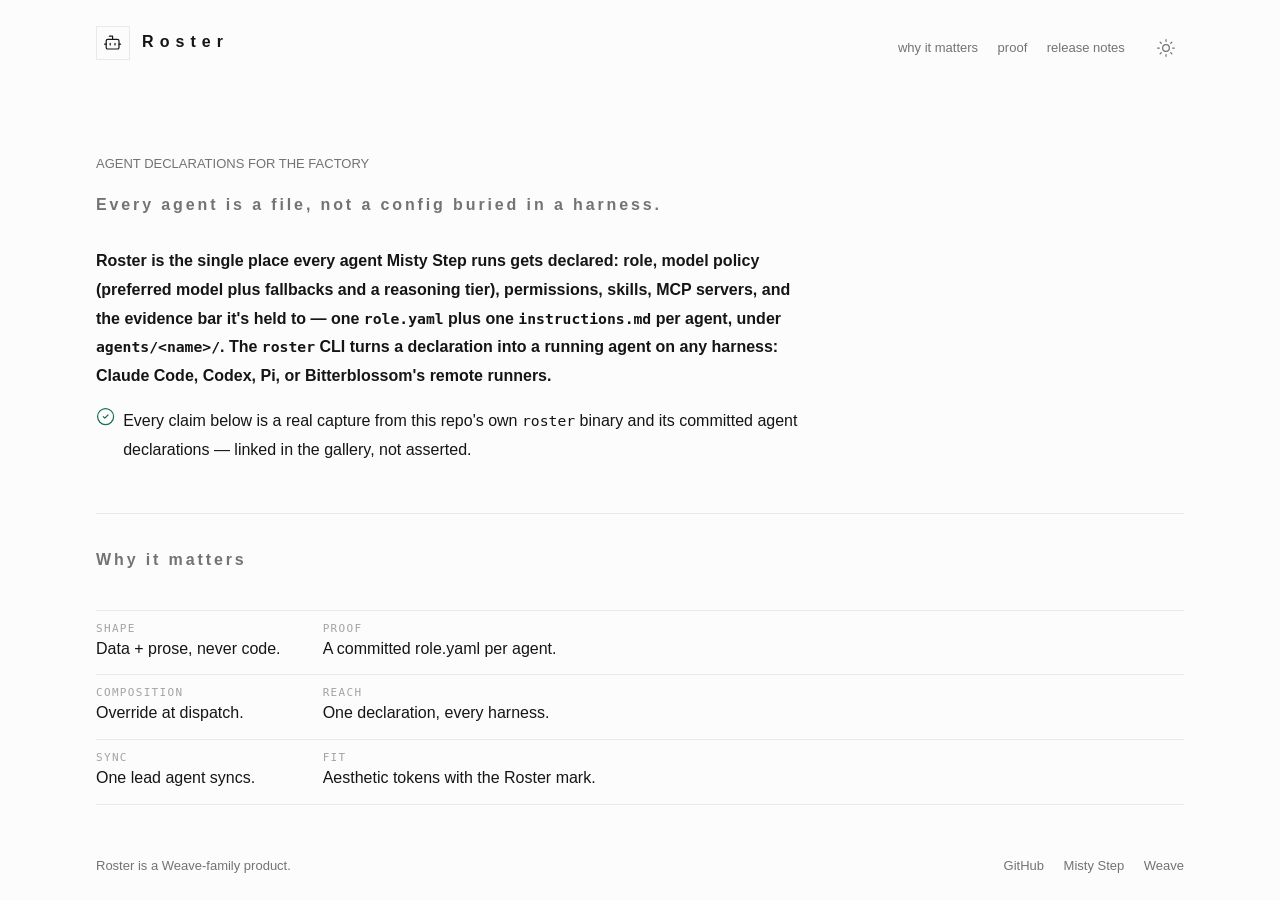
==== commit 1e3d400e: "feat(site): swap mark to Lucide bot Operator ruling 2026-07-06: Roster's mark is the `bot` glyph, no" ====
--- a/site/index.html
+++ b/site/index.html
@@ -22,11 +22,13 @@
   </head>
   <body>
     <svg aria-hidden="true" width="0" height="0" style="position: absolute">
-      <symbol id="i-users" viewBox="0 0 24 24">
-        <path d="M16 21v-2a4 4 0 0 0-4-4H6a4 4 0 0 0-4 4v2" />
-        <path d="M16 3.128a4 4 0 0 1 0 7.744" />
-        <path d="M22 21v-2a4 4 0 0 0-3-3.87" />
-        <circle cx="9" cy="7" r="4" />
+      <symbol id="i-bot" viewBox="0 0 24 24">
+        <path d="M12 8V4H8" />
+        <rect width="16" height="12" x="4" y="8" rx="2" />
+        <path d="M2 14h2" />
+        <path d="M20 14h2" />
+        <path d="M15 13v2" />
+        <path d="M9 13v2" />
       </symbol>
       <symbol id="i-sun" viewBox="0 0 24 24">
         <circle cx="12" cy="12" r="4" />
@@ -56,8 +58,8 @@
       <header class="ae-bar msk-bar">
         <a class="ae-logo" href="./" aria-label="Roster home">
           <span class="ae-app-mark" aria-hidden="true">
-            <svg class="ae-icon" data-lucide="users">
-              <use href="#i-users" />
+            <svg class="ae-icon" data-lucide="bot">
+              <use href="#i-bot" />
             </svg>
           </span>
           <span class="ae-name">Roster</span>
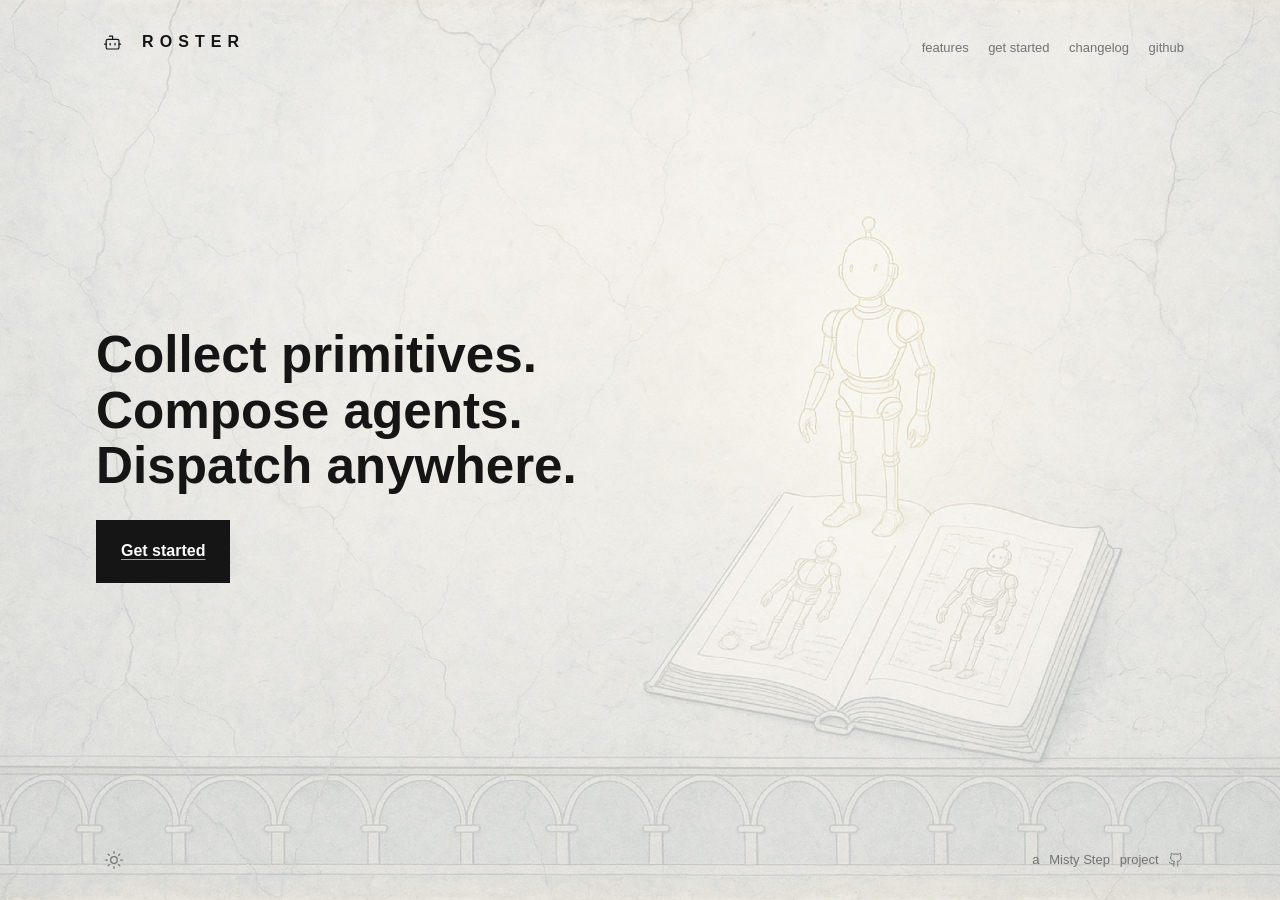
==== commit 231e5a85: "feat(site): lock roster fleet marketing site Agent: codex-worker  Agent-Surface: Codex CLI  Agent-Ta" ====
--- a/site/index.html
+++ b/site/index.html
@@ -44,17 +44,21 @@
       <symbol id="i-moon" viewBox="0 0 24 24">
         <path d="M12 3a6 6 0 0 0 9 9 9 9 0 1 1-9-9Z" />
       </symbol>
-      <symbol id="i-circle-check" viewBox="0 0 24 24">
-        <circle cx="12" cy="12" r="10" />
-        <path d="m9 12 2 2 4-4" />
-      </symbol>
-      <symbol id="i-x" viewBox="0 0 24 24">
-        <path d="M18 6 6 18" />
-        <path d="m6 6 12 12" />
+      <symbol id="i-github" viewBox="0 0 24 24">
+        <path
+          d="M15 22v-4a4.8 4.8 0 0 0-1-3.5c3 0 6-2 6-5.5.08-1.25-.27-2.48-1-3.5.28-1.15.28-2.35 0-3.5 0 0-1 0-3 1.5-2.64-.5-5.36-.5-8 0C6 2 5 2 5 2c-.3 1.15-.3 2.35 0 3.5A5.403 5.403 0 0 0 4 9c0 3.5 3 5.5 6 5.5-.39.49-.68 1.05-.85 1.65-.17.6-.22 1.23-.15 1.85v4"
+        />
+        <path d="M9 18c-4.51 2-5-2-7-2" />
       </symbol>
     </svg>
 
-    <div class="ae-screen ae-wide">
+    <div class="ae-screen ae-wide msk-hero-screen">
+      <div
+        class="msk-hero-bg"
+        style="background-image: url('assets/hero.jpg')"
+        aria-hidden="true"
+      ></div>
+
       <header class="ae-bar msk-bar">
         <a class="ae-logo" href="./" aria-label="Roster home">
           <span class="ae-app-mark" aria-hidden="true">
@@ -64,201 +68,41 @@
           </span>
           <span class="ae-name">Roster</span>
         </a>
-        <span class="msk-actions">
-          <nav class="ae-chrome msk-nav" aria-label="Site">
-            <a href="#features">why it matters</a>
-            <a href="#screens">proof</a>
-            <a href="changelog.html">release notes</a>
-          </nav>
-          <button class="ae-mode" aria-label="toggle color mode">
-            <svg class="ae-icon ae-sun"><use href="#i-sun" /></svg>
-            <svg class="ae-icon ae-moon"><use href="#i-moon" /></svg>
-          </button>
-        </span>
+        <nav class="ae-chrome msk-nav" aria-label="Site">
+          <a href="features.html">features</a>
+          <a href="get-started.html">get started</a>
+          <a href="changelog.html">changelog</a>
+          <a href="https://github.com/misty-step/roster">github</a>
+        </nav>
       </header>
 
-      <main class="ae-stage ae-stage-scroll" id="content">
-        <div class="msk-page">
-          <section class="msk-hero" aria-labelledby="hero-title">
-            <p class="ae-chrome">AGENT DECLARATIONS FOR THE FACTORY</p>
-            <h1 class="ae-h" id="hero-title">
-              Every agent is a file, not a config buried in a harness.
-            </h1>
-            <p class="msk-pitch">
-              Roster is the single place every agent Misty Step runs gets
-              declared: role, model policy (preferred model plus fallbacks
-              and a reasoning tier), permissions, skills, MCP servers, and the
-              evidence bar it's held to — one <code>role.yaml</code> plus one
-              <code>instructions.md</code> per agent, under
-              <code>agents/&lt;name&gt;/</code>. The <code>roster</code> CLI
-              turns a declaration into a running agent on any harness:
-              Claude Code, Codex, Pi, or Bitterblossom's remote runners.
-            </p>
-            <p class="ae-status">
-              <svg class="ae-icon ae-ok" data-lucide="circle-check">
-                <use href="#i-circle-check" />
-              </svg>
-              <span class="ae-status-label"
-                >Every claim below is a real capture from this repo's own
-                <code>roster</code> binary and its committed agent
-                declarations — linked in the gallery, not asserted.</span
-              >
-            </p>
-          </section>
-
-          <section
-            class="msk-section"
-            id="features"
-            aria-labelledby="features-title"
-          >
-            <h2 class="ae-h" id="features-title">Why it matters</h2>
-            <div class="ae-list-rows">
-              <div class="ae-list-row">
-                <span class="ae-list-cell">
-                  <span class="ae-list-label">shape</span>
-                  <span class="ae-list-value">Data + prose, never code.</span>
-                </span>
-                <span class="ae-list-cell">
-                  <span class="ae-list-label">proof</span>
-                  <span class="ae-list-value">A committed role.yaml per agent.</span>
-                </span>
-              </div>
-              <div class="ae-list-row">
-                <span class="ae-list-cell">
-                  <span class="ae-list-label">composition</span>
-                  <span class="ae-list-value">Override at dispatch.</span>
-                </span>
-                <span class="ae-list-cell">
-                  <span class="ae-list-label">reach</span>
-                  <span class="ae-list-value">One declaration, every harness.</span>
-                </span>
-              </div>
-              <div class="ae-list-row">
-                <span class="ae-list-cell">
-                  <span class="ae-list-label">sync</span>
-                  <span class="ae-list-value">One lead agent syncs.</span>
-                </span>
-                <span class="ae-list-cell">
-                  <span class="ae-list-label">fit</span>
-                  <span class="ae-list-value">Aesthetic tokens with the Roster mark.</span>
-                </span>
-              </div>
-            </div>
-            <p class="ae-dim">
-              Roster succeeds harness-kit by inverting the sync model:
-              harness-kit synced the entire primitive pack to every harness on
-              every machine, so every session carried every skill whether it
-              needed it or not. Roster syncs one default lead agent with a
-              curated subset; everything else — <code>primitives/skills</code>,
-              <code>primitives/mcps</code>, the rest of the roster — is
-              exposed through the five faces (CLI, MCP, API, SDK, skill) and
-              discovered ad hoc, only when a dispatch actually needs it.
-            </p>
-          </section>
-
-          <section
-            class="msk-section"
-            id="screens"
-            aria-labelledby="screens-title"
-          >
-            <div class="msk-section-head">
-              <h2 class="ae-h" id="screens-title">Proof</h2>
-              <p class="ae-dim">
-                Click a frame to inspect it. Every image below is a real
-                terminal capture against this repo's actual
-                <code>roster</code> binary and its committed
-                <code>agents/cerberus/</code> declaration — nothing staged.
-              </p>
-            </div>
-            <div class="msk-gallery" aria-label="Product screenshots">
-              <button
-                class="msk-shot"
-                type="button"
-                data-full="assets/screenshots/01-roster-list.png"
-                data-title="The roster, from the CLI"
-              >
-                <img
-                  src="assets/screenshots/01-roster-list.png"
-                  alt="roster list terminal output showing the three real committed agents: cerberus, lead, sweep"
-                />
-                <span class="ae-chrome">The roster, from the CLI</span>
-              </button>
-              <button
-                class="msk-shot"
-                type="button"
-                data-full="assets/screenshots/02-declaration-convention.png"
-                data-title="One file is the whole agent"
-              >
-                <img
-                  src="assets/screenshots/02-declaration-convention.png"
-                  alt="ls and cat output of agents/cerberus/role.yaml showing model policy, permissions, skills, and evidence expectations"
-                />
-                <span class="ae-chrome">One file is the whole agent</span>
-              </button>
-              <button
-                class="msk-shot"
-                type="button"
-                data-full="assets/screenshots/03-dynamic-composition.png"
-                data-title="Compose at dispatch, don't edit the declaration"
-              >
-                <img
-                  src="assets/screenshots/03-dynamic-composition.png"
-                  alt="roster brief cerberus --add-skill qa terminal output showing a skill override applied at brief time"
-                />
-                <span class="ae-chrome"
-                  >Compose at dispatch, don't edit the declaration</span
-                >
-              </button>
-            </div>
-          </section>
-
-          <section
-            class="msk-section msk-release-slot"
-            aria-labelledby="release-title"
-          >
-            <h2 class="ae-h" id="release-title">Release notes</h2>
-            <p>
-              Read the <a href="changelog.html">current release notes</a> for
-              user-facing changes and the evidence behind them.
-            </p>
-          </section>
+      <main class="ae-stage msk-hero-stage">
+        <div class="msk-hero-split">
+          <h1 class="msk-hero-title">
+            Collect primitives. Compose agents. Dispatch anywhere.
+          </h1>
+          <a class="ae-button" href="get-started.html">Get started</a>
         </div>
       </main>
 
       <footer class="ae-bar msk-footer">
-        <p class="ae-chrome">Roster is a Weave-family product.</p>
-        <nav class="ae-foot-links ae-chrome" aria-label="Footer">
+        <button class="ae-mode" aria-label="toggle color mode">
+          <svg class="ae-icon ae-sun"><use href="#i-sun" /></svg>
+          <svg class="ae-icon ae-moon"><use href="#i-moon" /></svg>
+        </button>
+        <p class="ae-chrome msk-foot-credit">
+          a <a href="https://mistystep.io">Misty Step</a> project
           <a
-            data-footer-link="github"
             href="https://github.com/misty-step/roster"
-            >GitHub</a
+            aria-label="Roster on GitHub"
+            class="msk-foot-gh"
           >
-          <a data-footer-link="misty-step" href="https://mistystep.io"
-            >Misty Step</a
-          >
-          <a data-footer-link="weave" href="https://misty-step.github.io/weave/"
-            >Weave</a
-          >
-        </nav>
+            <svg class="ae-icon" aria-hidden="true"><use href="#i-github" /></svg>
+          </a>
+        </p>
       </footer>
     </div>
 
-    <dialog class="ae-dialog msk-zoom" aria-labelledby="zoom-title">
-      <div class="msk-zoom-head">
-        <h2 class="ae-dialog-title" id="zoom-title">Screenshot</h2>
-        <button
-          class="ae-button"
-          type="button"
-          data-zoom-close
-          aria-label="Close screenshot"
-        >
-          <svg class="ae-icon" aria-hidden="true"><use href="#i-x" /></svg>
-        </button>
-      </div>
-      <img class="msk-zoom-img" alt="" />
-    </dialog>
-
     <script src="mode.js"></script>
-    <script src="marketing.js"></script>
   </body>
 </html>
--- a/site/marketing.css
+++ b/site/marketing.css
@@ -18,6 +18,54 @@
 .msk-nav {
   display: inline-flex;
   gap: var(--ae-space-5);
+}
+
+/* the marketing shell's wordmark reads uppercase; the app-facing
+   .ae-name token elsewhere in the kit stays as-authored. */
+.msk-bar .ae-name {
+  text-transform: uppercase;
+}
+
+/* the hero screen: full viewport, no scroll, a background image behind
+   the copy. Whole-viewport on every hero layout (Split, Mural, ...). */
+.msk-hero-screen {
+  position: relative;
+}
+
+.msk-hero-bg {
+  position: absolute;
+  inset: 0;
+  background-size: cover;
+  background-position: center;
+  /* locked opacity, see DESIGN.md's hero-lock table (misty-step-936) */
+  opacity: 0.35;
+  z-index: 0;
+}
+
+.msk-hero-screen > .ae-bar,
+.msk-hero-screen > .ae-stage {
+  position: relative;
+  z-index: 1;
+}
+
+/* Split: copy sits directly on the page, left-aligned, no panel. */
+.msk-hero-split {
+  max-width: 52%;
+  display: grid;
+  gap: var(--ae-space-6);
+}
+
+.msk-hero-title {
+  font-weight: var(--ae-w-black);
+  font-size: clamp(1.9rem, 1.1rem + 3vw, 3.2rem);
+  line-height: 1.08;
+  letter-spacing: 0;
+  color: var(--ae-ink);
+  max-width: 22ch;
+}
+
+.msk-hero-split .ae-button {
+  width: fit-content;
 }
 
 .msk-nav a[aria-current='page'] {
@@ -99,7 +147,28 @@
 }
 
 .msk-footer {
-  align-items: baseline;
+  align-items: center;
+}
+
+/* mistystep.io site-footer.tsx parity: mode toggle left (see header),
+   credit + github glyph right. No bare URL, no email, no copyright. */
+.msk-foot-credit {
+  display: inline-flex;
+  align-items: center;
+  gap: var(--ae-space-3);
+}
+
+.msk-foot-credit a {
+  color: var(--ae-ink-muted);
+  text-decoration: none;
+}
+
+.msk-foot-credit a:hover {
+  color: var(--ae-ink);
+}
+
+.msk-foot-gh {
+  display: inline-flex;
 }
 
 .msk-zoom {
@@ -149,4 +218,12 @@
   .msk-gallery {
     grid-template-columns: 1fr;
   }
-}
+
+  .msk-hero-split {
+    max-width: 100%;
+  }
+
+  .msk-hero-title {
+    font-size: clamp(1.6rem, 1.2rem + 5vw, 2.4rem);
+  }
+}
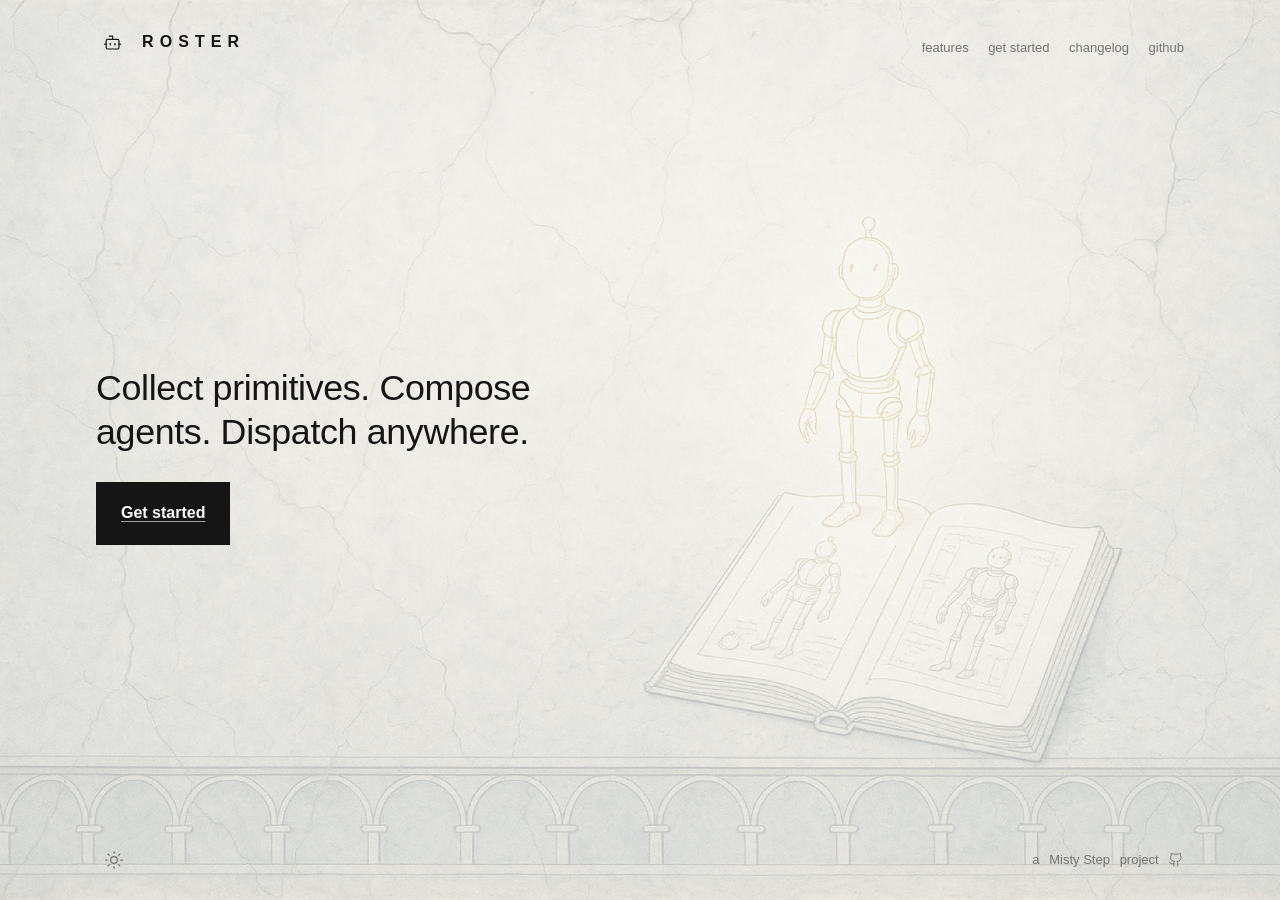
==== commit cb9a257d: "feat: rebuild Roster as an exact agent compiler Replace workstation convergence and runtime services" ====
--- a/site/index.html
+++ b/site/index.html
@@ -3,10 +3,10 @@
   <head>
     <meta charset="utf-8" />
     <meta name="viewport" content="width=device-width, initial-scale=1" />
-    <title>Roster - agent declarations for the factory</title>
+    <title>Roster - exact agent environments</title>
     <meta
       name="description"
-      content="Roster declares every agent Misty Step runs — role, model policy, permissions, skills, MCPs, evidence expectations — as plain files, then composes and dispatches that declaration onto any harness at run time."
+      content="Roster composes plain-file primitives into exact agent bundles and launches them through Codex, Claude Code, or OMP."
     />
     <script>
       try {
--- a/site/aesthetic.css
+++ b/site/aesthetic.css
@@ -1,5 +1,5 @@
 /* ═══════════════════════════════════════════════════════════════════
-   aesthetic v2.17.1
+   aesthetic v0.25.0
    The Misty Step design system. https://github.com/misty-step/aesthetic
 
    The law:
@@ -105,7 +105,10 @@
   --ae-space-8: 3em; /* section — top-level margins */
 
   /* z-index scale: named layers so consumers don't guess at magic numbers */
-  --ae-z-tip: 10; /* tooltips, hover whispers */
+  --ae-z-backdrop: 40; /* modal backdrop below its decision panel */
+  --ae-z-dialog: 41; /* modal decision panel */
+  --ae-z-pop: 50; /* portaled menus and popovers above modal decisions */
+  --ae-z-tip: 60; /* portaled tooltips above popovers and dialogs */
   --ae-z-toast: 100; /* toasts, persistent notifications */
 
   /* motion: feedback, never decoration */
@@ -565,6 +568,17 @@
   color: var(--ae-ink);
 }
 
+/* Headless triggers render real buttons; remove UA chrome when a status
+   mark is used as the trigger without turning its words into a button. */
+button.ae-status {
+  background: none;
+  border: 0;
+  padding: 0;
+  margin: 0;
+  font: inherit;
+  color: inherit;
+  text-align: left;
+}
 .ae-icon-row {
   display: grid;
   grid-template-columns: auto minmax(0, 1fr);
@@ -835,22 +849,26 @@
     transform: rotate(0) scale(1);
   }
 
-  :root:not(.light):not([data-ae-mode='light']) dialog.ae-dialog {
+  :root:not(.light):not([data-ae-mode='light']) dialog.ae-dialog,
+  :root:not(.light):not([data-ae-mode='light']) .ae-dialog-panel {
     background: var(--ae-wash);
     box-shadow: none;
   }
 
-  :root:not(.light):not([data-ae-mode='light']) dialog.ae-dialog::backdrop {
+  :root:not(.light):not([data-ae-mode='light']) dialog.ae-dialog::backdrop,
+  :root:not(.light):not([data-ae-mode='light']) .ae-dialog-backdrop {
     background: rgba(18, 18, 18, 0.4);
   }
 
   :root:not(.light):not([data-ae-mode='light']) .ae-pop,
+  :root:not(.light):not([data-ae-mode='light']) .ae-pop-surface,
   :root:not(.light):not([data-ae-mode='light']) .ae-toast {
     background: var(--ae-wash);
     box-shadow: none;
   }
 
-  :root:not(.light):not([data-ae-mode='light']) [data-ae-tip]::after {
+  :root:not(.light):not([data-ae-mode='light']) [data-ae-tip]::after,
+  :root:not(.light):not([data-ae-mode='light']) .ae-tip-surface {
     background: var(--ae-wash);
   }
 }
@@ -887,6 +905,50 @@
 
 .dark dialog.ae-dialog::backdrop,
 [data-ae-mode='dark'] dialog.ae-dialog::backdrop {
+  background: rgba(18, 18, 18, 0.4);
+}
+
+/* Headless dialog anatomy: Base UI renders separate popup and backdrop
+   elements rather than a native <dialog>. Behavior stays with Base UI;
+   these classes carry the same Aesthetic costume. */
+.ae-dialog-panel {
+  position: fixed;
+  top: 50%;
+  left: 50%;
+  translate: -50% -50%;
+  z-index: var(--ae-z-dialog);
+  border: 0;
+  border-radius: var(--ae-radius);
+  background: var(--ae-surface);
+  color: var(--ae-ink);
+  width: min(26em, calc(100vw - 3em));
+  box-sizing: border-box;
+  padding: var(--ae-space-6);
+  box-shadow:
+    0 1px 2px rgba(0, 0, 0, 0.05),
+    0 12px 36px rgba(0, 0, 0, 0.09);
+  outline: none;
+}
+
+.ae-dialog-panel[data-open] {
+  animation: ae-enter var(--ae-soft) var(--ae-ease) both;
+}
+
+.ae-dialog-backdrop {
+  position: fixed;
+  inset: 0;
+  z-index: var(--ae-z-backdrop);
+  background: rgba(252, 252, 252, 0.4);
+}
+
+.dark .ae-dialog-panel,
+[data-ae-mode='dark'] .ae-dialog-panel {
+  background: var(--ae-wash);
+  box-shadow: none;
+}
+
+.dark .ae-dialog-backdrop,
+[data-ae-mode='dark'] .ae-dialog-backdrop {
   background: rgba(18, 18, 18, 0.4);
 }
 
@@ -938,6 +1000,41 @@
 
 .dark .ae-pop,
 [data-ae-mode='dark'] .ae-pop {
+  background: var(--ae-wash);
+  box-shadow: none;
+}
+
+/* Headless menu/popover popup: its Positioner owns geometry. */
+.ae-pop-positioner {
+  z-index: var(--ae-z-pop);
+}
+
+.ae-pop-surface {
+  position: relative;
+  z-index: var(--ae-z-pop);
+  border: 1px solid var(--ae-line);
+  background: var(--ae-surface);
+  color: var(--ae-ink);
+  width: max-content;
+  max-width: 22em;
+  padding: 1em 1.2em;
+  box-shadow:
+    0 1px 2px rgba(0, 0, 0, 0.04),
+    0 8px 28px rgba(0, 0, 0, 0.06);
+  outline: none;
+}
+
+.ae-pop-surface[data-open] {
+  animation: ae-enter var(--ae-quick) var(--ae-ease) both;
+}
+
+.ae-pop-surface > .ae-menu:only-child {
+  margin: -1em -1.2em;
+  border: 0;
+}
+
+.dark .ae-pop-surface,
+[data-ae-mode='dark'] .ae-pop-surface {
   background: var(--ae-wash);
   box-shadow: none;
 }
@@ -981,6 +1078,36 @@
 
 .dark [data-ae-tip]::after,
 [data-ae-mode='dark'] [data-ae-tip]::after {
+  background: var(--ae-wash);
+}
+
+/* Headless tooltip popup: a real element instead of [data-ae-tip]'s
+   generated pseudo-element. Base UI owns delay and positioning. */
+.ae-tip-positioner {
+  z-index: var(--ae-z-tip);
+}
+
+.ae-tip-surface {
+  z-index: var(--ae-z-tip);
+  background: var(--ae-surface);
+  color: var(--ae-ink-muted);
+  border: 1px solid var(--ae-line);
+  font-family: var(--ae-font);
+  font-size: 13px;
+  font-weight: var(--ae-w-regular);
+  letter-spacing: normal;
+  line-height: 1.5;
+  padding: 0.25em 0.7em;
+  white-space: nowrap;
+  pointer-events: none;
+}
+
+.ae-tip-surface[data-open] {
+  animation: ae-enter var(--ae-quick) var(--ae-ease) both;
+}
+
+.dark .ae-tip-surface,
+[data-ae-mode='dark'] .ae-tip-surface {
   background: var(--ae-wash);
 }
 
@@ -2298,7 +2425,8 @@
   overflow-y: auto;
 }
 
-.ae-menu button {
+.ae-menu button,
+.ae-menu-item {
   display: block;
   width: 100%;
   text-align: left;
@@ -2316,12 +2444,15 @@
     background-color var(--ae-quick) var(--ae-ease);
 }
 
-.ae-menu button:hover {
+.ae-menu button:hover,
+.ae-menu-item:hover,
+.ae-menu-item[data-highlighted] {
   background: var(--ae-wash);
   color: var(--ae-ink);
 }
 
-.ae-menu button.is-sel {
+.ae-menu button.is-sel,
+.ae-menu-item.is-sel {
   color: var(--ae-ink);
   font-weight: var(--ae-w-medium);
 }
--- a/site/marketing.css
+++ b/site/marketing.css
@@ -56,12 +56,12 @@
 }
 
 .msk-hero-title {
-  font-weight: var(--ae-w-black);
-  font-size: clamp(1.9rem, 1.1rem + 3vw, 3.2rem);
-  line-height: 1.08;
-  letter-spacing: 0;
-  color: var(--ae-ink);
-  max-width: 22ch;
+  font-weight: var(--ae-w-bold);
+  font-size: clamp(1.7rem, 2.8vw, 2.6rem);
+  line-height: 1.25;
+  letter-spacing: -0.01em;
+  color: var(--ae-ink);
+  max-width: 24ch;
 }
 
 .msk-hero-split .ae-button {
